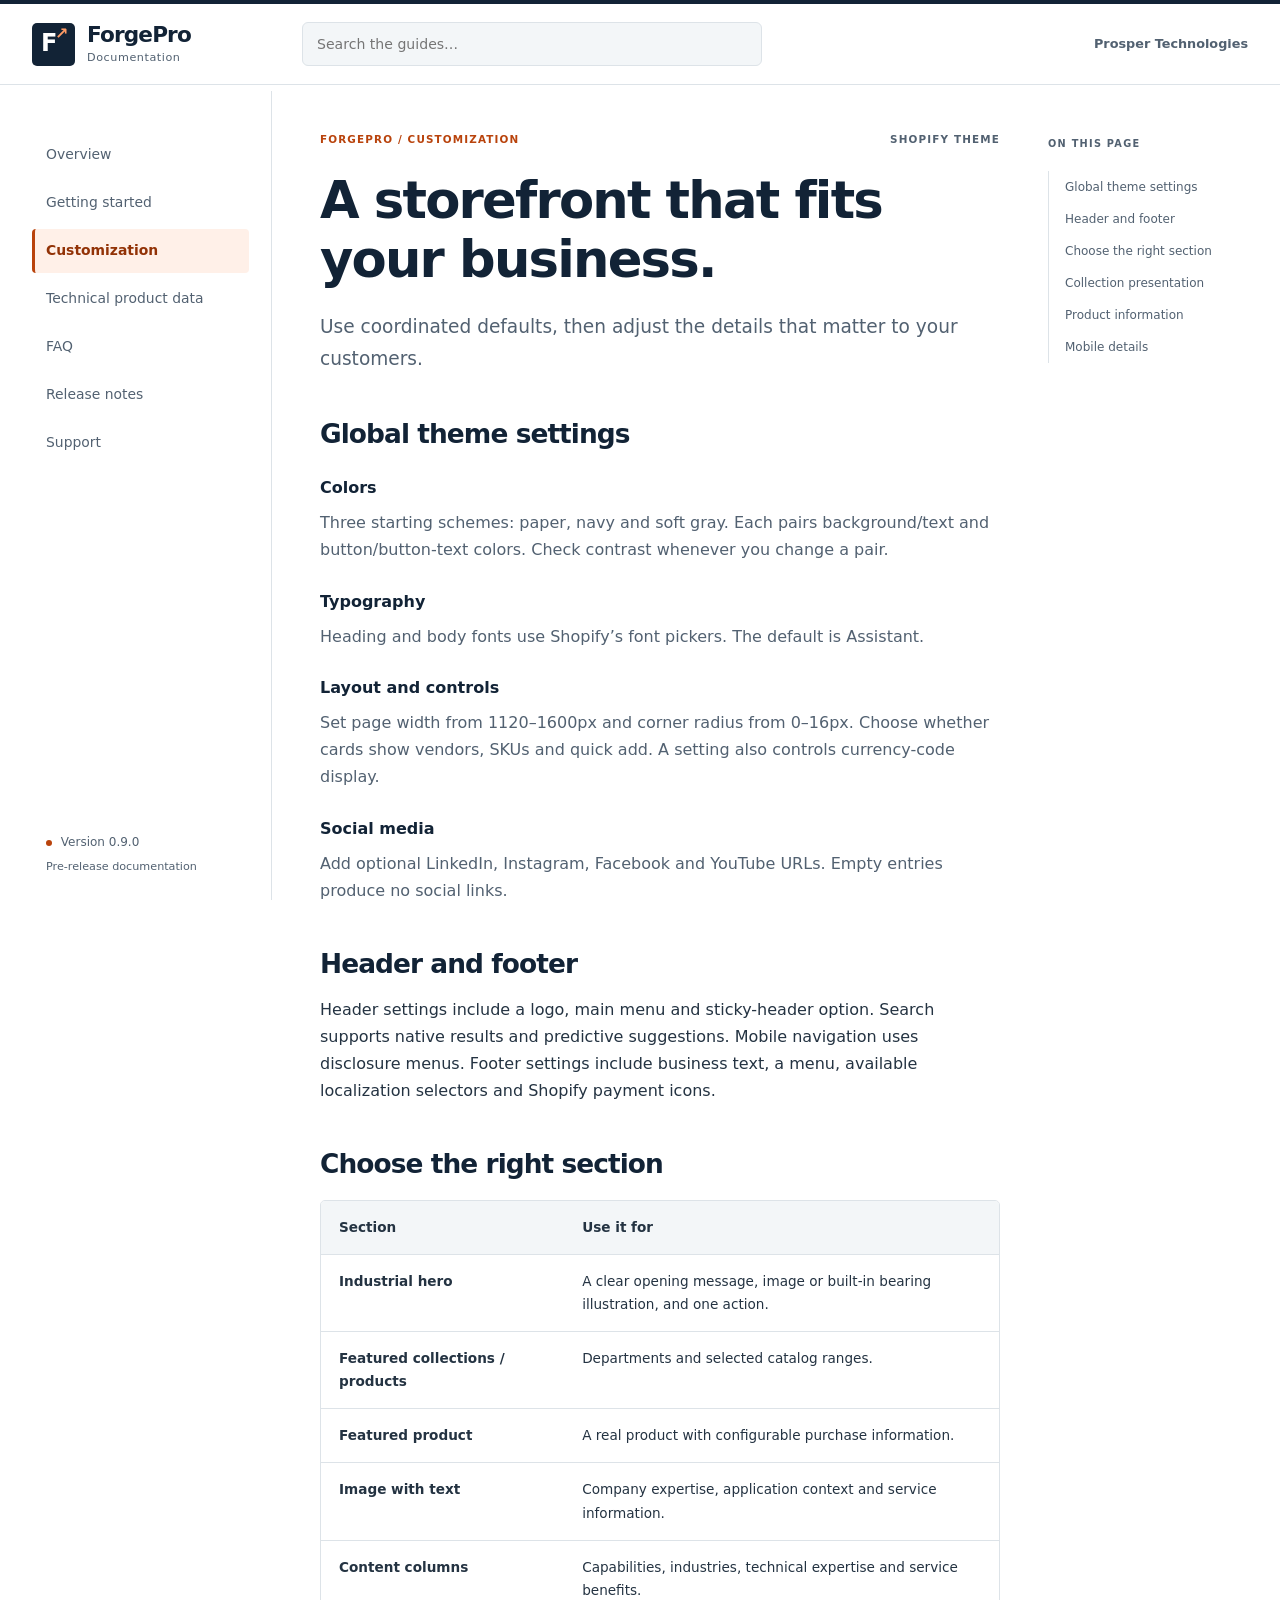
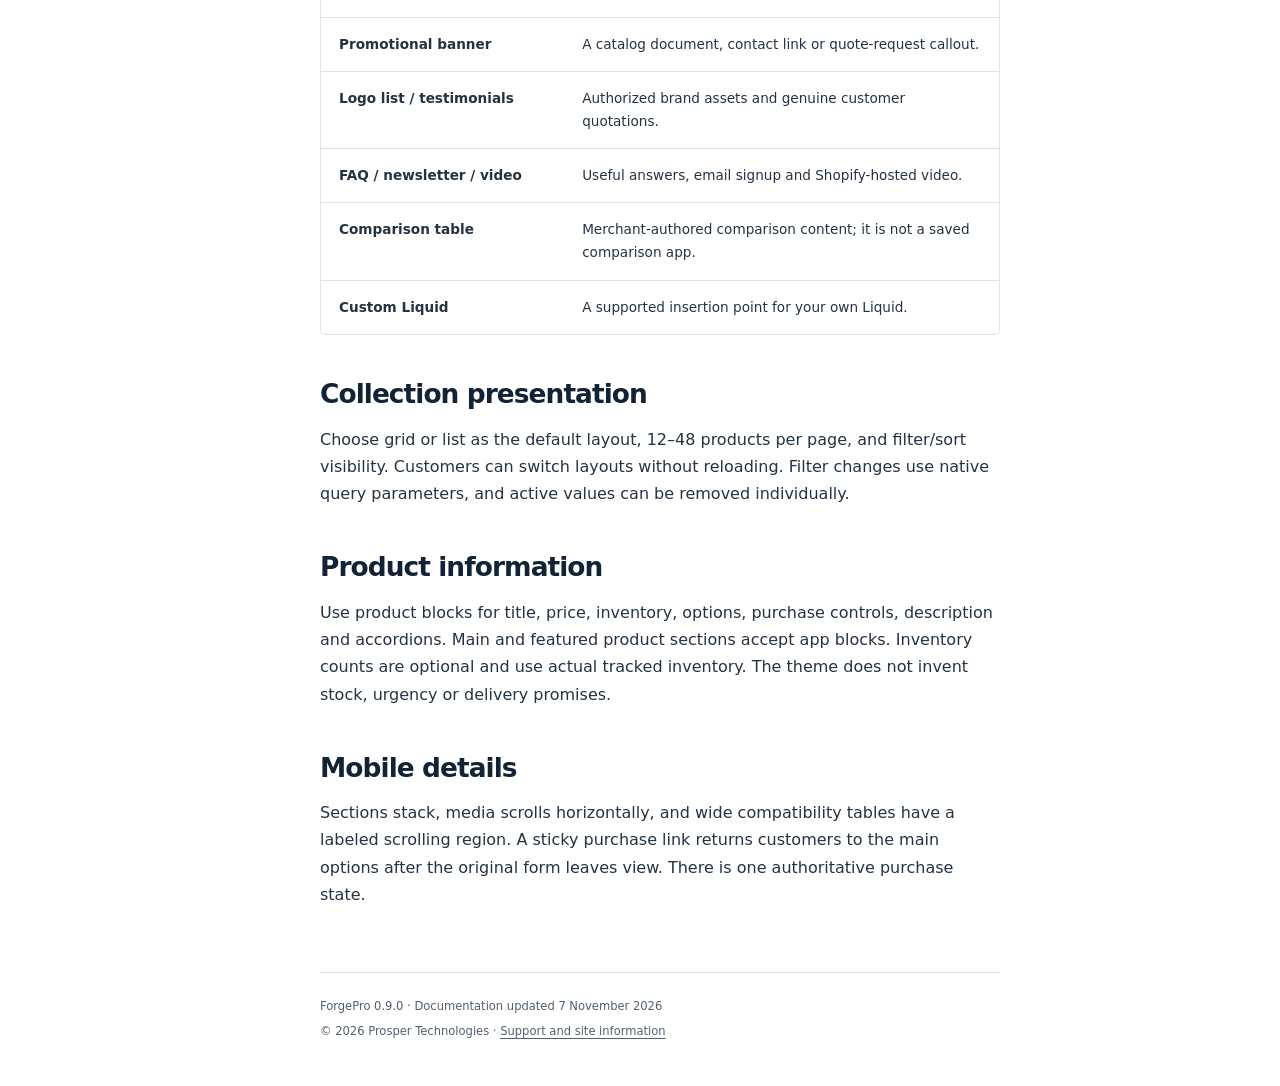
==== customization.html @ eccab97f "Publish ForgePro documentation by Prosper Technologies" ====
<!doctype html><html lang="en"><head><meta charset="utf-8"><meta name="viewport" content="width=device-width, initial-scale=1"><title>Customization · ForgePro documentation · Prosper Technologies</title><meta name="description" content="A storefront that fits your business. Setup and product-data guides for ForgePro by Prosper Technologies."><meta name="author" content="Prosper Technologies"><link rel="canonical" href="https://prospertechnology.github.io/forgepro-docs/customization.html"><meta property="og:title" content="ForgePro — Customization"><meta property="og:type" content="website"><meta property="og:description" content="Documentation by Prosper Technologies"><meta name="color-scheme" content="light"><link rel="icon" href="favicon.svg" type="image/svg+xml"><link rel="stylesheet" href="styles.css"><script src="search-data.js" defer></script><script src="search.js" defer></script></head><body><a class="skip" href="#content">Skip to content</a><header class="topbar"><div class="topbar-inner"><a class="brand" href="index.html"><span class="mark" aria-hidden="true">F<span>↗</span></span><span>ForgePro<small>Documentation</small></span></a><div class="search"><label class="sr-only" for="doc-search">Search documentation</label><input id="doc-search" type="search" placeholder="Search the guides…" autocomplete="off" aria-controls="search-results"><div id="search-results" role="region" aria-label="Documentation search results" hidden></div></div><a class="publisher" href="index.html">Prosper Technologies</a></div></header><div class="shell"><aside class="sidebar"><details open id="docs-nav"><summary>Documentation menu</summary><nav aria-label="Documentation"><a href="index.html">Overview</a><a href="getting-started.html">Getting started</a><a href="customization.html" aria-current="page">Customization</a><a href="technical-data.html">Technical product data</a><a href="faq.html">FAQ</a><a href="release-notes.html">Release notes</a><a href="support.html">Support</a></nav></details><div class="sidebar-foot"><span class="dot"></span> Version 0.9.0 <span class="small">Pre-release documentation</span></div></aside><main id="content" tabindex="-1"><div class="page-meta"><span>FORGEPRO / CUSTOMIZATION</span><span>SHOPIFY THEME</span></div><h1>A storefront that fits your business.</h1>
<p class="lead">Use coordinated defaults, then adjust the details that matter to your customers.</p>
<h2 id="global">Global theme settings</h2><dl><dt>Colors</dt><dd>Three starting schemes: paper, navy and soft gray. Each pairs background/text and button/button-text colors. Check contrast whenever you change a pair.</dd><dt>Typography</dt><dd>Heading and body fonts use Shopify’s font pickers. The default is Assistant.</dd><dt>Layout and controls</dt><dd>Set page width from 1120–1600px and corner radius from 0–16px. Choose whether cards show vendors, SKUs and quick add. A setting also controls currency-code display.</dd><dt>Social media</dt><dd>Add optional LinkedIn, Instagram, Facebook and YouTube URLs. Empty entries produce no social links.</dd></dl>
<h2 id="navigation">Header and footer</h2><p>Header settings include a logo, main menu and sticky-header option. Search supports native results and predictive suggestions. Mobile navigation uses disclosure menus. Footer settings include business text, a menu, available localization selectors and Shopify payment icons.</p>
<h2 id="sections">Choose the right section</h2><div class="table-wrap" tabindex="0" role="region" aria-label="Section settings"><table><thead><tr><th scope="col">Section</th><th scope="col">Use it for</th></tr></thead><tbody><tr><th scope="row">Industrial hero</th><td>A clear opening message, image or built-in bearing illustration, and one action.</td></tr><tr><th scope="row">Featured collections / products</th><td>Departments and selected catalog ranges.</td></tr><tr><th scope="row">Featured product</th><td>A real product with configurable purchase information.</td></tr><tr><th scope="row">Image with text</th><td>Company expertise, application context and service information.</td></tr><tr><th scope="row">Content columns</th><td>Capabilities, industries, technical expertise and service benefits.</td></tr><tr><th scope="row">Promotional banner</th><td>A catalog document, contact link or quote-request callout.</td></tr><tr><th scope="row">Logo list / testimonials</th><td>Authorized brand assets and genuine customer quotations.</td></tr><tr><th scope="row">FAQ / newsletter / video</th><td>Useful answers, email signup and Shopify-hosted video.</td></tr><tr><th scope="row">Comparison table</th><td>Merchant-authored comparison content; it is not a saved comparison app.</td></tr><tr><th scope="row">Custom Liquid</th><td>A supported insertion point for your own Liquid.</td></tr></tbody></table></div>
<h2 id="collections">Collection presentation</h2><p>Choose grid or list as the default layout, 12–48 products per page, and filter/sort visibility. Customers can switch layouts without reloading. Filter changes use native query parameters, and active values can be removed individually.</p>
<h2 id="product">Product information</h2><p>Use product blocks for title, price, inventory, options, purchase controls, description and accordions. Main and featured product sections accept app blocks. Inventory counts are optional and use actual tracked inventory. The theme does not invent stock, urgency or delivery promises.</p>
<h2 id="mobile">Mobile details</h2><p>Sections stack, media scrolls horizontally, and wide compatibility tables have a labeled scrolling region. A sticky purchase link returns customers to the main options after the original form leaves view. There is one authoritative purchase state.</p><footer class="article-footer"><p>ForgePro 0.9.0 · Documentation updated 7 November 2026</p><p>© 2026 Prosper Technologies · <a href="support.html">Support and site information</a></p></footer></main><aside class="outline"><p>ON THIS PAGE</p><nav aria-label="On this page"><a href="#global">Global theme settings</a><a href="#navigation">Header and footer</a><a href="#sections">Choose the right section</a><a href="#collections">Collection presentation</a><a href="#product">Product information</a><a href="#mobile">Mobile details</a></nav></aside></div></body></html>
---- styles.css ----
:root{--navy:#122336;--ink:#243342;--muted:#526171;--orange:#b9430c;--line:#dde3e8;--soft:#f3f6f8}*{box-sizing:border-box}html{scroll-padding-top:110px}body{margin:0;font-family:system-ui,-apple-system,BlinkMacSystemFont,"Segoe UI",sans-serif;font-size:16px;line-height:1.7;color:var(--ink);background:#fff}a{color:var(--orange);text-underline-offset:3px}a:hover{text-decoration-thickness:2px}:focus-visible{outline:3px solid #1667bc;outline-offset:4px}h1,h2,h3{color:var(--navy);line-height:1.16;letter-spacing:-.035em}h1{font-size:clamp(2.3rem,4vw,3.55rem);max-width:18ch;margin:22px 0}h2{font-size:1.65rem;margin:2.8rem 0 1rem;scroll-margin-top:110px}h3{font-size:1.14rem;letter-spacing:-.02em}p{margin:0 0 1.15rem}li{margin-bottom:9px}strong{font-weight:650}code{font-family:ui-monospace,Consolas,monospace;font-size:.86em;background:var(--soft);padding:3px 6px;border-radius:4px;overflow-wrap:anywhere}.sr-only{position:absolute;width:1px;height:1px;overflow:hidden;clip:rect(0,0,0,0)}.skip{position:fixed;top:8px;left:16px;background:white;padding:10px;z-index:1000;transform:translateY(-150%)}.skip:focus{transform:translateY(0)}.topbar{position:sticky;top:0;z-index:20;background:#fff;border-top:4px solid var(--navy);border-bottom:1px solid var(--line)}.topbar-inner{max-width:1600px;margin:auto;padding:18px 32px;display:flex;align-items:center;gap:40px}.brand{display:flex;gap:12px;align-items:center;text-decoration:none;color:var(--navy);font-weight:800;font-size:1.35rem;letter-spacing:-.04em;line-height:1.15;min-width:230px}.brand small{display:block;font-size:.7rem;font-weight:500;letter-spacing:.05em;color:var(--muted);margin-top:4px}.mark{display:flex;justify-content:center;align-items:center;background:var(--navy);width:43px;height:43px;color:white;font-size:24px;border-radius:5px;letter-spacing:-.1em}.mark span{font-size:16px;color:#ff9b65;align-self:start;padding-top:2px}.publisher{margin-left:auto;font-size:.8rem;color:var(--muted);font-weight:600;text-decoration:none;white-space:nowrap}.search{position:relative;width:100%;max-width:460px}.search input{width:100%;height:44px;border:1px solid var(--line);border-radius:6px;padding:10px 14px;background:var(--soft);color:var(--ink);font:inherit;font-size:.88rem}#search-results{position:absolute;inset-inline:0;top:calc(100% + 8px);background:white;border:1px solid var(--line);box-shadow:0 15px 40px #12233620;border-radius:6px;max-height:65vh;overflow:auto;padding:10px}#search-results a{display:block;padding:12px;border-top:1px solid var(--line);text-decoration:none}#search-results strong{display:block;color:var(--navy)}#search-results span{font-size:.8rem;color:var(--muted);display:block;margin-top:5px}.search-status{padding:6px 12px;font-size:.78rem;color:var(--muted);margin:0}.shell{max-width:1600px;margin:auto;display:grid;grid-template-columns:240px minmax(0,820px) 200px;gap:48px;padding:0 32px}.sidebar{padding:42px 0 24px;border-right:1px solid var(--line);position:sticky;top:91px;align-self:start;height:calc(100vh - 91px);display:flex;flex-direction:column}.sidebar summary{display:none}.sidebar nav{display:grid;gap:4px;padding-right:22px}.sidebar nav a{color:var(--muted);font-size:.87rem;text-decoration:none;padding:10px 14px;border-radius:4px;min-height:44px}.sidebar nav a:hover{background:var(--soft);color:var(--navy)}.sidebar nav [aria-current]{background:#fff0e8;color:#923206;border-left:3px solid var(--orange);padding-left:11px;font-weight:650}.sidebar-foot{margin-top:auto;color:var(--muted);font-size:.75rem;padding:24px 14px 0}.sidebar-foot .small{display:block;font-size:.7rem;margin-top:5px}.dot{display:inline-block;width:6px;height:6px;border-radius:50%;background:var(--orange);margin-right:5px}main{min-width:0;padding:46px 0 40px}.page-meta{display:flex;justify-content:space-between;gap:20px;font-size:.65rem;letter-spacing:.11em;font-weight:700;color:var(--muted)}.page-meta span:first-child{color:var(--orange)}.lead{font-size:1.16rem;line-height:1.7;color:var(--muted);max-width:60ch;margin-bottom:30px}.notice{border:1px solid #eed8c9;border-left:3px solid var(--orange);padding:20px 24px;background:#fff8f2;border-radius:4px;margin:28px 0}.notice strong{font-size:.86rem;color:#7d300e}.notice p{font-size:.88rem;margin:8px 0 0;color:#674936}.cards{display:grid;grid-template-columns:repeat(3,minmax(0,1fr));gap:14px}.card{border:1px solid var(--line);border-radius:6px;padding:22px;text-decoration:none;display:flex;flex-direction:column;transition:border-color .12s}.card:hover{border-color:var(--orange)}.card .step{font-size:.62rem;letter-spacing:.1em;font-weight:700;color:var(--orange)}.card h3{margin:16px 0 12px}.card p{font-size:.83rem;color:var(--muted);line-height:1.65;margin-bottom:22px}.card .arrow{font-size:.73rem;font-weight:650;margin-top:auto;color:var(--orange)}.checklist{padding-left:20px}.checklist li::marker{color:var(--orange)}.outline{position:sticky;align-self:start;top:136px;font-size:.75rem;padding-top:0}.outline p{font-size:.61rem;letter-spacing:.13em;color:var(--muted);font-weight:700}.outline nav{display:grid;border-left:1px solid var(--line)}.outline a{padding:7px 0 7px 16px;line-height:1.5;text-decoration:none;color:var(--muted)}.article-footer{margin-top:64px;padding-top:24px;border-top:1px solid var(--line);font-size:.72rem;color:var(--muted)}.article-footer p{margin-bottom:5px}.article-footer a{color:var(--muted)}.button{display:inline-flex;align-items:center;gap:20px;min-height:48px;padding:11px 20px;border-radius:4px;background:var(--orange);color:white;text-decoration:none;font-weight:650;font-size:.87rem}.table-wrap{overflow:auto;border:1px solid var(--line);border-radius:5px;margin:20px 0}table{width:100%;border-collapse:collapse;font-size:.85rem;text-align:left}th,td{padding:15px 18px;border-bottom:1px solid var(--line);vertical-align:top}thead{background:var(--soft)}tbody tr:last-child>*{border-bottom:0}th:first-child{min-width:175px}dl{margin:20px 0}dt{font-weight:700;margin-top:24px;color:var(--navy)}dd{margin:8px 0 0;color:var(--muted)}details:not(#docs-nav){border-top:1px solid var(--line);padding:18px 0}details:not(#docs-nav):last-of-type{border-bottom:1px solid var(--line)}details:not(#docs-nav) summary{cursor:pointer;font-weight:650;min-height:32px;color:var(--navy)}details:not(#docs-nav) p{margin:16px 0 4px;font-size:.94rem}.version-tag{display:block;color:var(--muted);font-size:.75rem;font-weight:500;letter-spacing:0;margin-top:10px}[hidden]{display:none!important}@media(min-width:1500px){.shell{gap:64px;grid-template-columns:240px minmax(0,880px) 200px}}@media(max-width:1200px){.outline{display:none}.shell{grid-template-columns:215px minmax(0,1fr);gap:36px}.brand{min-width:215px}.topbar-inner{gap:36px}.publisher{font-size:.7rem}.cards{grid-template-columns:1fr}.card{padding:22px}.card h3{margin:10px 0}.card p{margin-bottom:16px}}@media(max-width:760px){.topbar-inner{padding:14px 18px;flex-wrap:wrap;gap:14px}.brand{min-width:0;font-size:1.2rem}.mark{width:37px;height:37px}.publisher{font-size:.64rem;max-width:120px;white-space:normal;text-align:right}.search{order:3;max-width:none}.shell{display:block;padding:0 20px}.sidebar{position:static;display:block;height:auto;padding:15px 0;border-right:0;border-bottom:1px solid var(--line)}.sidebar summary{display:block;cursor:pointer;font-size:.84rem;font-weight:650;min-height:28px}.sidebar summary::after{content:' +';color:var(--orange)}.sidebar details[open] summary::after{content:' −'}.sidebar nav{margin-top:12px;padding-right:0}.sidebar-foot{display:none}main{padding-top:28px}.page-meta{font-size:.56rem}.page-meta span:last-child{display:none}h1{font-size:2.35rem;margin:18px 0;max-width:18ch}h2{font-size:1.45rem;scroll-margin-top:170px}.lead{font-size:1.04rem}.notice{padding:18px}.cards{grid-template-columns:1fr}.card{padding:22px}.article-footer{margin-top:45px}.button{width:100%;justify-content:space-between}html{scroll-padding-top:170px}}@media(prefers-reduced-motion:reduce){.card{transition:none}}
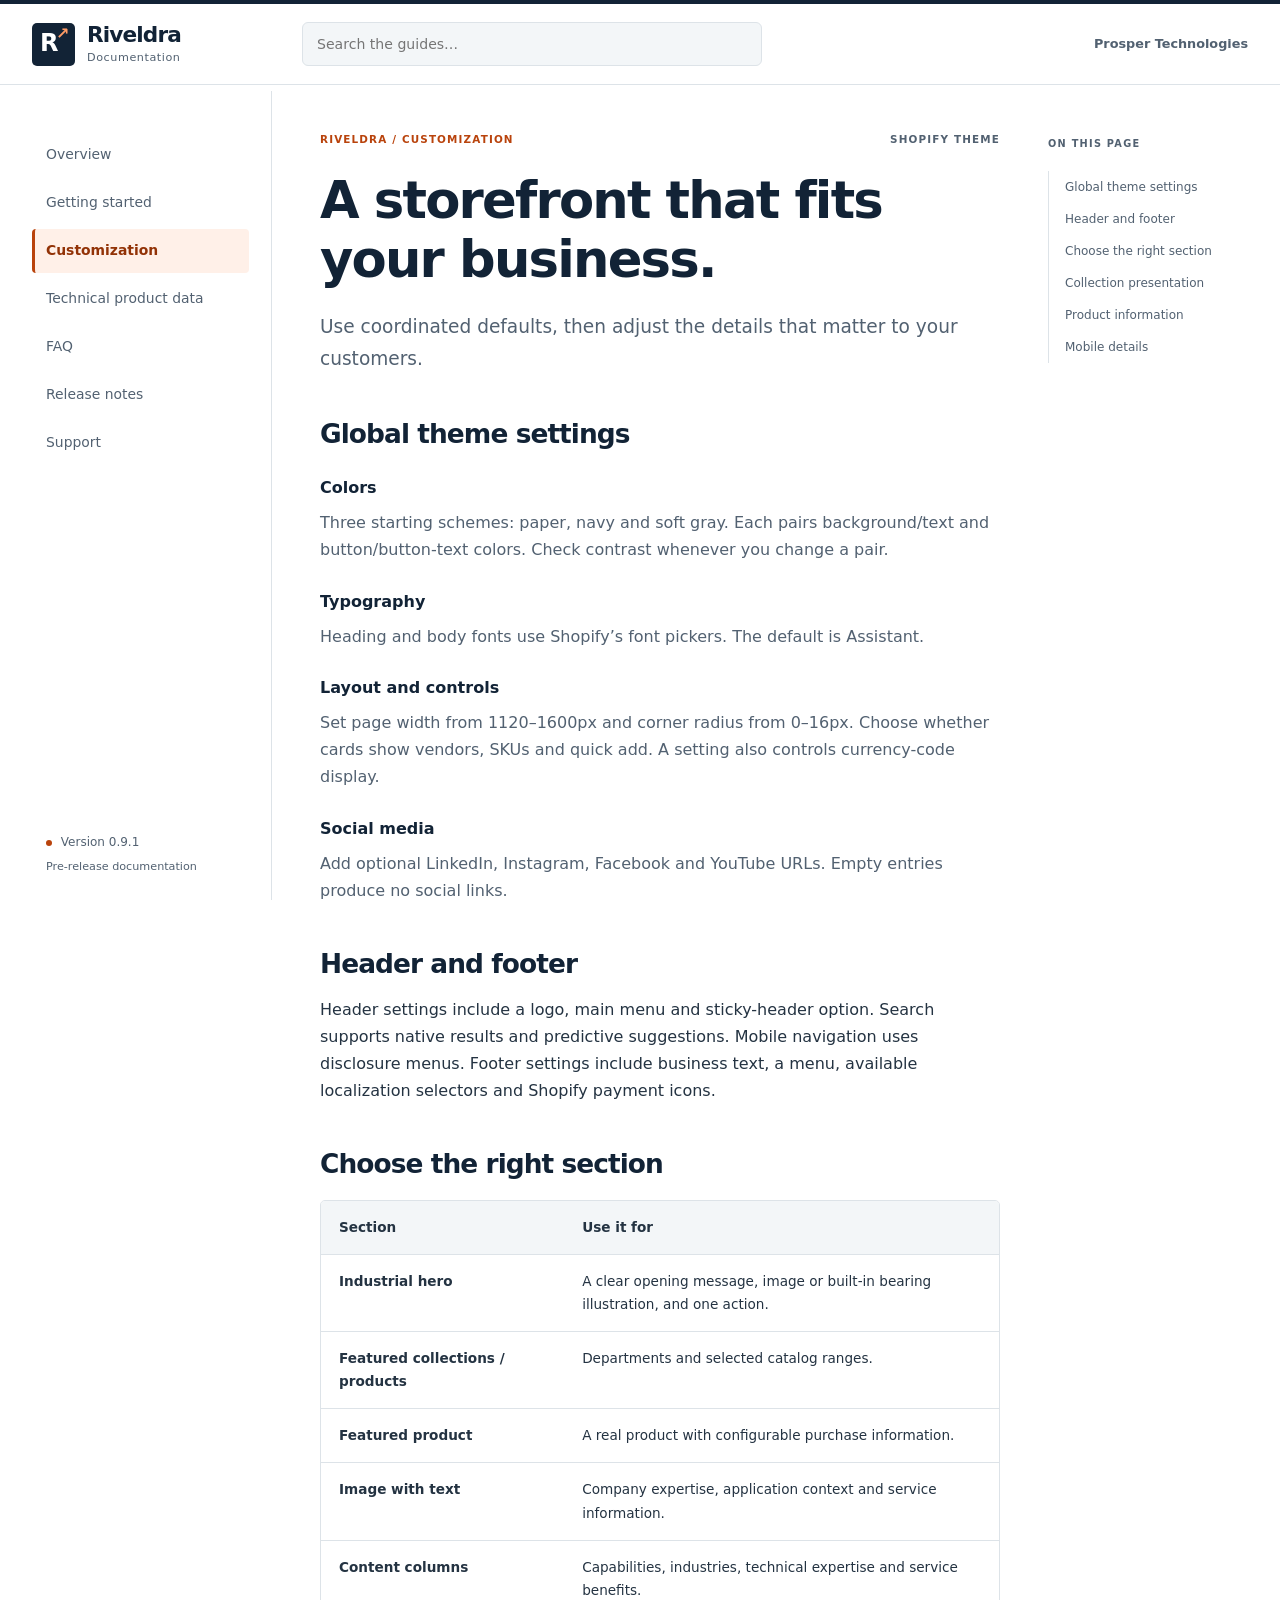
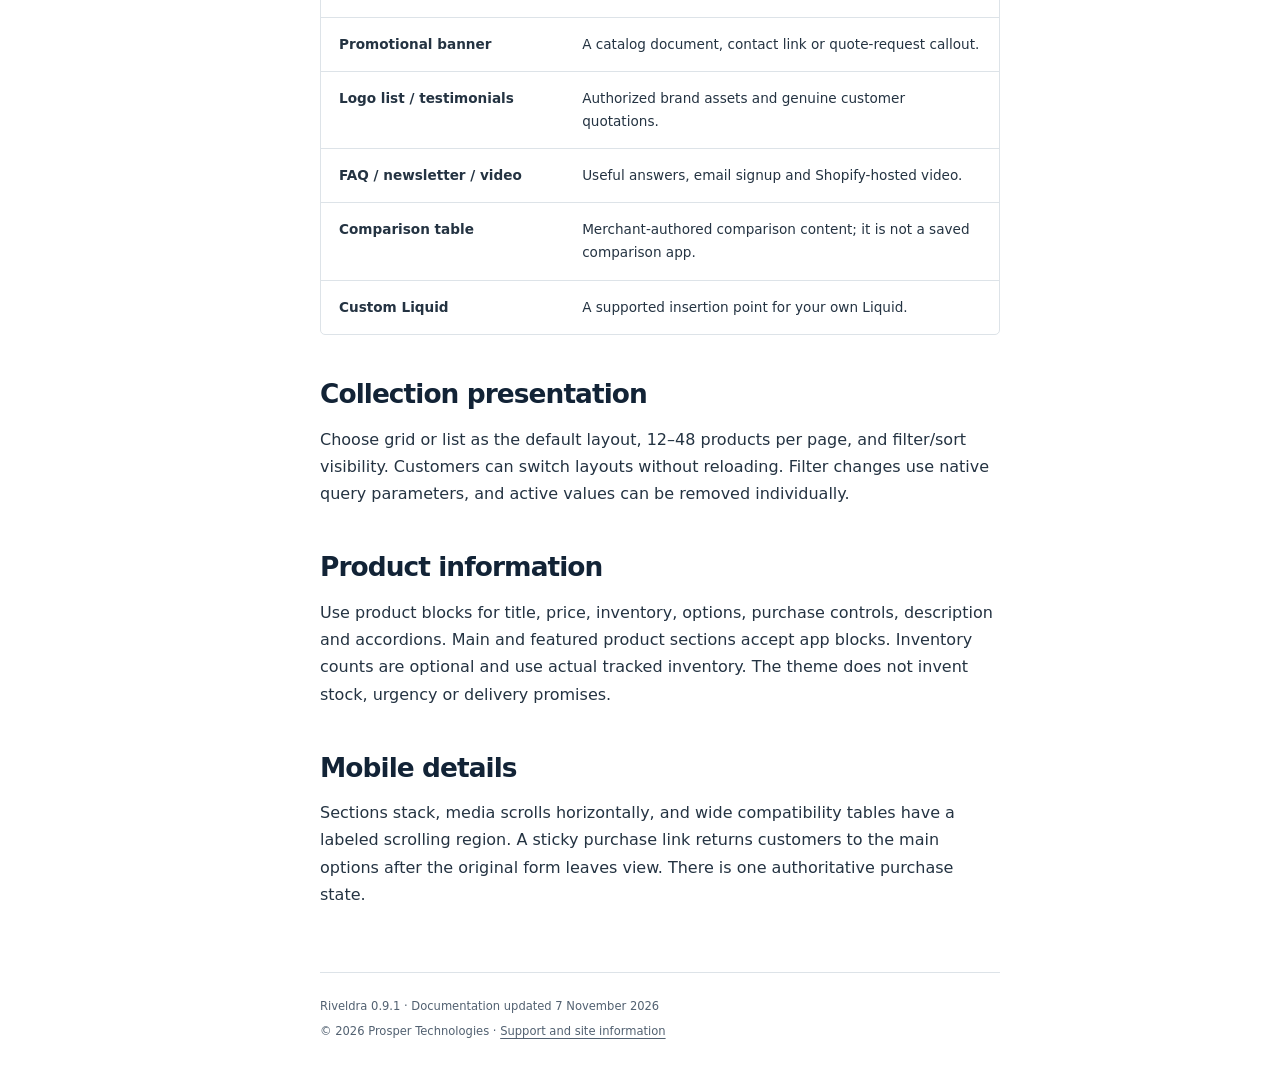
==== commit 7749f947: "Adopt Riveldra branding for theme documentation" ====
--- a/customization.html
+++ b/customization.html
@@ -1,8 +1,233 @@
-<!doctype html><html lang="en"><head><meta charset="utf-8"><meta name="viewport" content="width=device-width, initial-scale=1"><title>Customization · ForgePro documentation · Prosper Technologies</title><meta name="description" content="A storefront that fits your business. Setup and product-data guides for ForgePro by Prosper Technologies."><meta name="author" content="Prosper Technologies"><link rel="canonical" href="https://prospertechnology.github.io/forgepro-docs/customization.html"><meta property="og:title" content="ForgePro — Customization"><meta property="og:type" content="website"><meta property="og:description" content="Documentation by Prosper Technologies"><meta name="color-scheme" content="light"><link rel="icon" href="favicon.svg" type="image/svg+xml"><link rel="stylesheet" href="styles.css"><script src="search-data.js" defer></script><script src="search.js" defer></script></head><body><a class="skip" href="#content">Skip to content</a><header class="topbar"><div class="topbar-inner"><a class="brand" href="index.html"><span class="mark" aria-hidden="true">F<span>↗</span></span><span>ForgePro<small>Documentation</small></span></a><div class="search"><label class="sr-only" for="doc-search">Search documentation</label><input id="doc-search" type="search" placeholder="Search the guides…" autocomplete="off" aria-controls="search-results"><div id="search-results" role="region" aria-label="Documentation search results" hidden></div></div><a class="publisher" href="index.html">Prosper Technologies</a></div></header><div class="shell"><aside class="sidebar"><details open id="docs-nav"><summary>Documentation menu</summary><nav aria-label="Documentation"><a href="index.html">Overview</a><a href="getting-started.html">Getting started</a><a href="customization.html" aria-current="page">Customization</a><a href="technical-data.html">Technical product data</a><a href="faq.html">FAQ</a><a href="release-notes.html">Release notes</a><a href="support.html">Support</a></nav></details><div class="sidebar-foot"><span class="dot"></span> Version 0.9.0 <span class="small">Pre-release documentation</span></div></aside><main id="content" tabindex="-1"><div class="page-meta"><span>FORGEPRO / CUSTOMIZATION</span><span>SHOPIFY THEME</span></div><h1>A storefront that fits your business.</h1>
-<p class="lead">Use coordinated defaults, then adjust the details that matter to your customers.</p>
-<h2 id="global">Global theme settings</h2><dl><dt>Colors</dt><dd>Three starting schemes: paper, navy and soft gray. Each pairs background/text and button/button-text colors. Check contrast whenever you change a pair.</dd><dt>Typography</dt><dd>Heading and body fonts use Shopify’s font pickers. The default is Assistant.</dd><dt>Layout and controls</dt><dd>Set page width from 1120–1600px and corner radius from 0–16px. Choose whether cards show vendors, SKUs and quick add. A setting also controls currency-code display.</dd><dt>Social media</dt><dd>Add optional LinkedIn, Instagram, Facebook and YouTube URLs. Empty entries produce no social links.</dd></dl>
-<h2 id="navigation">Header and footer</h2><p>Header settings include a logo, main menu and sticky-header option. Search supports native results and predictive suggestions. Mobile navigation uses disclosure menus. Footer settings include business text, a menu, available localization selectors and Shopify payment icons.</p>
-<h2 id="sections">Choose the right section</h2><div class="table-wrap" tabindex="0" role="region" aria-label="Section settings"><table><thead><tr><th scope="col">Section</th><th scope="col">Use it for</th></tr></thead><tbody><tr><th scope="row">Industrial hero</th><td>A clear opening message, image or built-in bearing illustration, and one action.</td></tr><tr><th scope="row">Featured collections / products</th><td>Departments and selected catalog ranges.</td></tr><tr><th scope="row">Featured product</th><td>A real product with configurable purchase information.</td></tr><tr><th scope="row">Image with text</th><td>Company expertise, application context and service information.</td></tr><tr><th scope="row">Content columns</th><td>Capabilities, industries, technical expertise and service benefits.</td></tr><tr><th scope="row">Promotional banner</th><td>A catalog document, contact link or quote-request callout.</td></tr><tr><th scope="row">Logo list / testimonials</th><td>Authorized brand assets and genuine customer quotations.</td></tr><tr><th scope="row">FAQ / newsletter / video</th><td>Useful answers, email signup and Shopify-hosted video.</td></tr><tr><th scope="row">Comparison table</th><td>Merchant-authored comparison content; it is not a saved comparison app.</td></tr><tr><th scope="row">Custom Liquid</th><td>A supported insertion point for your own Liquid.</td></tr></tbody></table></div>
-<h2 id="collections">Collection presentation</h2><p>Choose grid or list as the default layout, 12–48 products per page, and filter/sort visibility. Customers can switch layouts without reloading. Filter changes use native query parameters, and active values can be removed individually.</p>
-<h2 id="product">Product information</h2><p>Use product blocks for title, price, inventory, options, purchase controls, description and accordions. Main and featured product sections accept app blocks. Inventory counts are optional and use actual tracked inventory. The theme does not invent stock, urgency or delivery promises.</p>
-<h2 id="mobile">Mobile details</h2><p>Sections stack, media scrolls horizontally, and wide compatibility tables have a labeled scrolling region. A sticky purchase link returns customers to the main options after the original form leaves view. There is one authoritative purchase state.</p><footer class="article-footer"><p>ForgePro 0.9.0 · Documentation updated 7 November 2026</p><p>© 2026 Prosper Technologies · <a href="support.html">Support and site information</a></p></footer></main><aside class="outline"><p>ON THIS PAGE</p><nav aria-label="On this page"><a href="#global">Global theme settings</a><a href="#navigation">Header and footer</a><a href="#sections">Choose the right section</a><a href="#collections">Collection presentation</a><a href="#product">Product information</a><a href="#mobile">Mobile details</a></nav></aside></div></body></html>
+<!doctype html>
+<html lang="en">
+  <head>
+    <meta charset="utf-8" />
+    <meta name="viewport" content="width=device-width, initial-scale=1" />
+    <title>Customization · Riveldra documentation · Prosper Technologies</title>
+    <meta
+      name="description"
+      content="A storefront that fits your business. Setup and product-data guides for Riveldra by Prosper Technologies."
+    />
+    <meta name="author" content="Prosper Technologies" />
+    <link
+      rel="canonical"
+      href="https://prospertechnology.github.io/riveldra-docs/customization.html"
+    />
+    <meta property="og:title" content="Riveldra — Customization" />
+    <meta property="og:type" content="website" />
+    <meta
+      property="og:description"
+      content="Documentation by Prosper Technologies"
+    />
+    <meta name="color-scheme" content="light" />
+    <link rel="icon" href="favicon.svg" type="image/svg+xml" />
+    <link rel="stylesheet" href="styles.css" />
+    <script src="search-data.js" defer></script>
+    <script src="search.js" defer></script>
+  </head>
+  <body>
+    <a class="skip" href="#content">Skip to content</a>
+    <header class="topbar">
+      <div class="topbar-inner">
+        <a class="brand" href="index.html"
+          ><span class="mark" aria-hidden="true">R<span>↗</span></span
+          ><span>Riveldra<small>Documentation</small></span></a
+        >
+        <div class="search">
+          <label class="sr-only" for="doc-search">Search documentation</label
+          ><input
+            id="doc-search"
+            type="search"
+            placeholder="Search the guides…"
+            autocomplete="off"
+            aria-controls="search-results"
+          />
+          <div
+            id="search-results"
+            role="region"
+            aria-label="Documentation search results"
+            hidden
+          ></div>
+        </div>
+        <a class="publisher" href="index.html">Prosper Technologies</a>
+      </div>
+    </header>
+    <div class="shell">
+      <aside class="sidebar" aria-label="Documentation navigation">
+        <details open id="docs-nav">
+          <summary>Documentation menu</summary>
+          <nav aria-label="Documentation">
+            <a href="index.html">Overview</a
+            ><a href="getting-started.html">Getting started</a
+            ><a href="customization.html" aria-current="page">Customization</a
+            ><a href="technical-data.html">Technical product data</a
+            ><a href="faq.html">FAQ</a
+            ><a href="release-notes.html">Release notes</a
+            ><a href="support.html">Support</a>
+          </nav>
+        </details>
+        <div class="sidebar-foot">
+          <span class="dot"></span> Version 0.9.1
+          <span class="small">Pre-release documentation</span>
+        </div>
+      </aside>
+      <main id="content" tabindex="-1">
+        <div class="page-meta">
+          <span>RIVELDRA / CUSTOMIZATION</span><span>SHOPIFY THEME</span>
+        </div>
+        <h1>A storefront that fits your business.</h1>
+        <p class="lead">
+          Use coordinated defaults, then adjust the details that matter to your
+          customers.
+        </p>
+        <h2 id="global">Global theme settings</h2>
+        <dl>
+          <dt>Colors</dt>
+          <dd>
+            Three starting schemes: paper, navy and soft gray. Each pairs
+            background/text and button/button-text colors. Check contrast
+            whenever you change a pair.
+          </dd>
+          <dt>Typography</dt>
+          <dd>
+            Heading and body fonts use Shopify’s font pickers. The default is
+            Assistant.
+          </dd>
+          <dt>Layout and controls</dt>
+          <dd>
+            Set page width from 1120–1600px and corner radius from 0–16px.
+            Choose whether cards show vendors, SKUs and quick add. A setting
+            also controls currency-code display.
+          </dd>
+          <dt>Social media</dt>
+          <dd>
+            Add optional LinkedIn, Instagram, Facebook and YouTube URLs. Empty
+            entries produce no social links.
+          </dd>
+        </dl>
+        <h2 id="navigation">Header and footer</h2>
+        <p>
+          Header settings include a logo, main menu and sticky-header option.
+          Search supports native results and predictive suggestions. Mobile
+          navigation uses disclosure menus. Footer settings include business
+          text, a menu, available localization selectors and Shopify payment
+          icons.
+        </p>
+        <h2 id="sections">Choose the right section</h2>
+        <div
+          class="table-wrap"
+          tabindex="0"
+          role="region"
+          aria-label="Section settings"
+        >
+          <table>
+            <thead>
+              <tr>
+                <th scope="col">Section</th>
+                <th scope="col">Use it for</th>
+              </tr>
+            </thead>
+            <tbody>
+              <tr>
+                <th scope="row">Industrial hero</th>
+                <td>
+                  A clear opening message, image or built-in bearing
+                  illustration, and one action.
+                </td>
+              </tr>
+              <tr>
+                <th scope="row">Featured collections / products</th>
+                <td>Departments and selected catalog ranges.</td>
+              </tr>
+              <tr>
+                <th scope="row">Featured product</th>
+                <td>A real product with configurable purchase information.</td>
+              </tr>
+              <tr>
+                <th scope="row">Image with text</th>
+                <td>
+                  Company expertise, application context and service
+                  information.
+                </td>
+              </tr>
+              <tr>
+                <th scope="row">Content columns</th>
+                <td>
+                  Capabilities, industries, technical expertise and service
+                  benefits.
+                </td>
+              </tr>
+              <tr>
+                <th scope="row">Promotional banner</th>
+                <td>
+                  A catalog document, contact link or quote-request callout.
+                </td>
+              </tr>
+              <tr>
+                <th scope="row">Logo list / testimonials</th>
+                <td>
+                  Authorized brand assets and genuine customer quotations.
+                </td>
+              </tr>
+              <tr>
+                <th scope="row">FAQ / newsletter / video</th>
+                <td>Useful answers, email signup and Shopify-hosted video.</td>
+              </tr>
+              <tr>
+                <th scope="row">Comparison table</th>
+                <td>
+                  Merchant-authored comparison content; it is not a saved
+                  comparison app.
+                </td>
+              </tr>
+              <tr>
+                <th scope="row">Custom Liquid</th>
+                <td>A supported insertion point for your own Liquid.</td>
+              </tr>
+            </tbody>
+          </table>
+        </div>
+        <h2 id="collections">Collection presentation</h2>
+        <p>
+          Choose grid or list as the default layout, 12–48 products per page,
+          and filter/sort visibility. Customers can switch layouts without
+          reloading. Filter changes use native query parameters, and active
+          values can be removed individually.
+        </p>
+        <h2 id="product">Product information</h2>
+        <p>
+          Use product blocks for title, price, inventory, options, purchase
+          controls, description and accordions. Main and featured product
+          sections accept app blocks. Inventory counts are optional and use
+          actual tracked inventory. The theme does not invent stock, urgency or
+          delivery promises.
+        </p>
+        <h2 id="mobile">Mobile details</h2>
+        <p>
+          Sections stack, media scrolls horizontally, and wide compatibility
+          tables have a labeled scrolling region. A sticky purchase link returns
+          customers to the main options after the original form leaves view.
+          There is one authoritative purchase state.
+        </p>
+        <footer class="article-footer">
+          <p>Riveldra 0.9.1 · Documentation updated 7 November 2026</p>
+          <p>
+            © 2026 Prosper Technologies ·
+            <a href="support.html">Support and site information</a>
+          </p>
+        </footer>
+      </main>
+      <aside class="outline" aria-label="Article outline">
+        <p>ON THIS PAGE</p>
+        <nav aria-label="On this page">
+          <a href="#global">Global theme settings</a
+          ><a href="#navigation">Header and footer</a
+          ><a href="#sections">Choose the right section</a
+          ><a href="#collections">Collection presentation</a
+          ><a href="#product">Product information</a
+          ><a href="#mobile">Mobile details</a>
+        </nav>
+      </aside>
+    </div>
+  </body>
+</html>
--- a/styles.css
+++ b/styles.css
@@ -1 +1,610 @@
-:root{--navy:#122336;--ink:#243342;--muted:#526171;--orange:#b9430c;--line:#dde3e8;--soft:#f3f6f8}*{box-sizing:border-box}html{scroll-padding-top:110px}body{margin:0;font-family:system-ui,-apple-system,BlinkMacSystemFont,"Segoe UI",sans-serif;font-size:16px;line-height:1.7;color:var(--ink);background:#fff}a{color:var(--orange);text-underline-offset:3px}a:hover{text-decoration-thickness:2px}:focus-visible{outline:3px solid #1667bc;outline-offset:4px}h1,h2,h3{color:var(--navy);line-height:1.16;letter-spacing:-.035em}h1{font-size:clamp(2.3rem,4vw,3.55rem);max-width:18ch;margin:22px 0}h2{font-size:1.65rem;margin:2.8rem 0 1rem;scroll-margin-top:110px}h3{font-size:1.14rem;letter-spacing:-.02em}p{margin:0 0 1.15rem}li{margin-bottom:9px}strong{font-weight:650}code{font-family:ui-monospace,Consolas,monospace;font-size:.86em;background:var(--soft);padding:3px 6px;border-radius:4px;overflow-wrap:anywhere}.sr-only{position:absolute;width:1px;height:1px;overflow:hidden;clip:rect(0,0,0,0)}.skip{position:fixed;top:8px;left:16px;background:white;padding:10px;z-index:1000;transform:translateY(-150%)}.skip:focus{transform:translateY(0)}.topbar{position:sticky;top:0;z-index:20;background:#fff;border-top:4px solid var(--navy);border-bottom:1px solid var(--line)}.topbar-inner{max-width:1600px;margin:auto;padding:18px 32px;display:flex;align-items:center;gap:40px}.brand{display:flex;gap:12px;align-items:center;text-decoration:none;color:var(--navy);font-weight:800;font-size:1.35rem;letter-spacing:-.04em;line-height:1.15;min-width:230px}.brand small{display:block;font-size:.7rem;font-weight:500;letter-spacing:.05em;color:var(--muted);margin-top:4px}.mark{display:flex;justify-content:center;align-items:center;background:var(--navy);width:43px;height:43px;color:white;font-size:24px;border-radius:5px;letter-spacing:-.1em}.mark span{font-size:16px;color:#ff9b65;align-self:start;padding-top:2px}.publisher{margin-left:auto;font-size:.8rem;color:var(--muted);font-weight:600;text-decoration:none;white-space:nowrap}.search{position:relative;width:100%;max-width:460px}.search input{width:100%;height:44px;border:1px solid var(--line);border-radius:6px;padding:10px 14px;background:var(--soft);color:var(--ink);font:inherit;font-size:.88rem}#search-results{position:absolute;inset-inline:0;top:calc(100% + 8px);background:white;border:1px solid var(--line);box-shadow:0 15px 40px #12233620;border-radius:6px;max-height:65vh;overflow:auto;padding:10px}#search-results a{display:block;padding:12px;border-top:1px solid var(--line);text-decoration:none}#search-results strong{display:block;color:var(--navy)}#search-results span{font-size:.8rem;color:var(--muted);display:block;margin-top:5px}.search-status{padding:6px 12px;font-size:.78rem;color:var(--muted);margin:0}.shell{max-width:1600px;margin:auto;display:grid;grid-template-columns:240px minmax(0,820px) 200px;gap:48px;padding:0 32px}.sidebar{padding:42px 0 24px;border-right:1px solid var(--line);position:sticky;top:91px;align-self:start;height:calc(100vh - 91px);display:flex;flex-direction:column}.sidebar summary{display:none}.sidebar nav{display:grid;gap:4px;padding-right:22px}.sidebar nav a{color:var(--muted);font-size:.87rem;text-decoration:none;padding:10px 14px;border-radius:4px;min-height:44px}.sidebar nav a:hover{background:var(--soft);color:var(--navy)}.sidebar nav [aria-current]{background:#fff0e8;color:#923206;border-left:3px solid var(--orange);padding-left:11px;font-weight:650}.sidebar-foot{margin-top:auto;color:var(--muted);font-size:.75rem;padding:24px 14px 0}.sidebar-foot .small{display:block;font-size:.7rem;margin-top:5px}.dot{display:inline-block;width:6px;height:6px;border-radius:50%;background:var(--orange);margin-right:5px}main{min-width:0;padding:46px 0 40px}.page-meta{display:flex;justify-content:space-between;gap:20px;font-size:.65rem;letter-spacing:.11em;font-weight:700;color:var(--muted)}.page-meta span:first-child{color:var(--orange)}.lead{font-size:1.16rem;line-height:1.7;color:var(--muted);max-width:60ch;margin-bottom:30px}.notice{border:1px solid #eed8c9;border-left:3px solid var(--orange);padding:20px 24px;background:#fff8f2;border-radius:4px;margin:28px 0}.notice strong{font-size:.86rem;color:#7d300e}.notice p{font-size:.88rem;margin:8px 0 0;color:#674936}.cards{display:grid;grid-template-columns:repeat(3,minmax(0,1fr));gap:14px}.card{border:1px solid var(--line);border-radius:6px;padding:22px;text-decoration:none;display:flex;flex-direction:column;transition:border-color .12s}.card:hover{border-color:var(--orange)}.card .step{font-size:.62rem;letter-spacing:.1em;font-weight:700;color:var(--orange)}.card h3{margin:16px 0 12px}.card p{font-size:.83rem;color:var(--muted);line-height:1.65;margin-bottom:22px}.card .arrow{font-size:.73rem;font-weight:650;margin-top:auto;color:var(--orange)}.checklist{padding-left:20px}.checklist li::marker{color:var(--orange)}.outline{position:sticky;align-self:start;top:136px;font-size:.75rem;padding-top:0}.outline p{font-size:.61rem;letter-spacing:.13em;color:var(--muted);font-weight:700}.outline nav{display:grid;border-left:1px solid var(--line)}.outline a{padding:7px 0 7px 16px;line-height:1.5;text-decoration:none;color:var(--muted)}.article-footer{margin-top:64px;padding-top:24px;border-top:1px solid var(--line);font-size:.72rem;color:var(--muted)}.article-footer p{margin-bottom:5px}.article-footer a{color:var(--muted)}.button{display:inline-flex;align-items:center;gap:20px;min-height:48px;padding:11px 20px;border-radius:4px;background:var(--orange);color:white;text-decoration:none;font-weight:650;font-size:.87rem}.table-wrap{overflow:auto;border:1px solid var(--line);border-radius:5px;margin:20px 0}table{width:100%;border-collapse:collapse;font-size:.85rem;text-align:left}th,td{padding:15px 18px;border-bottom:1px solid var(--line);vertical-align:top}thead{background:var(--soft)}tbody tr:last-child>*{border-bottom:0}th:first-child{min-width:175px}dl{margin:20px 0}dt{font-weight:700;margin-top:24px;color:var(--navy)}dd{margin:8px 0 0;color:var(--muted)}details:not(#docs-nav){border-top:1px solid var(--line);padding:18px 0}details:not(#docs-nav):last-of-type{border-bottom:1px solid var(--line)}details:not(#docs-nav) summary{cursor:pointer;font-weight:650;min-height:32px;color:var(--navy)}details:not(#docs-nav) p{margin:16px 0 4px;font-size:.94rem}.version-tag{display:block;color:var(--muted);font-size:.75rem;font-weight:500;letter-spacing:0;margin-top:10px}[hidden]{display:none!important}@media(min-width:1500px){.shell{gap:64px;grid-template-columns:240px minmax(0,880px) 200px}}@media(max-width:1200px){.outline{display:none}.shell{grid-template-columns:215px minmax(0,1fr);gap:36px}.brand{min-width:215px}.topbar-inner{gap:36px}.publisher{font-size:.7rem}.cards{grid-template-columns:1fr}.card{padding:22px}.card h3{margin:10px 0}.card p{margin-bottom:16px}}@media(max-width:760px){.topbar-inner{padding:14px 18px;flex-wrap:wrap;gap:14px}.brand{min-width:0;font-size:1.2rem}.mark{width:37px;height:37px}.publisher{font-size:.64rem;max-width:120px;white-space:normal;text-align:right}.search{order:3;max-width:none}.shell{display:block;padding:0 20px}.sidebar{position:static;display:block;height:auto;padding:15px 0;border-right:0;border-bottom:1px solid var(--line)}.sidebar summary{display:block;cursor:pointer;font-size:.84rem;font-weight:650;min-height:28px}.sidebar summary::after{content:' +';color:var(--orange)}.sidebar details[open] summary::after{content:' −'}.sidebar nav{margin-top:12px;padding-right:0}.sidebar-foot{display:none}main{padding-top:28px}.page-meta{font-size:.56rem}.page-meta span:last-child{display:none}h1{font-size:2.35rem;margin:18px 0;max-width:18ch}h2{font-size:1.45rem;scroll-margin-top:170px}.lead{font-size:1.04rem}.notice{padding:18px}.cards{grid-template-columns:1fr}.card{padding:22px}.article-footer{margin-top:45px}.button{width:100%;justify-content:space-between}html{scroll-padding-top:170px}}@media(prefers-reduced-motion:reduce){.card{transition:none}}
+:root {
+  --navy: #122336;
+  --ink: #243342;
+  --muted: #526171;
+  --orange: #b9430c;
+  --line: #dde3e8;
+  --soft: #f3f6f8;
+}
+* {
+  box-sizing: border-box;
+}
+html {
+  scroll-padding-top: 110px;
+}
+body {
+  margin: 0;
+  font-family:
+    system-ui,
+    -apple-system,
+    BlinkMacSystemFont,
+    "Segoe UI",
+    sans-serif;
+  font-size: 16px;
+  line-height: 1.7;
+  color: var(--ink);
+  background: #fff;
+}
+a {
+  color: var(--orange);
+  text-underline-offset: 3px;
+}
+a:hover {
+  text-decoration-thickness: 2px;
+}
+:focus-visible {
+  outline: 3px solid #1667bc;
+  outline-offset: 4px;
+}
+h1,
+h2,
+h3 {
+  color: var(--navy);
+  line-height: 1.16;
+  letter-spacing: -0.035em;
+}
+h1 {
+  font-size: clamp(2.3rem, 4vw, 3.55rem);
+  max-width: 18ch;
+  margin: 22px 0;
+}
+h2 {
+  font-size: 1.65rem;
+  margin: 2.8rem 0 1rem;
+  scroll-margin-top: 110px;
+}
+h3 {
+  font-size: 1.14rem;
+  letter-spacing: -0.02em;
+}
+p {
+  margin: 0 0 1.15rem;
+}
+li {
+  margin-bottom: 9px;
+}
+strong {
+  font-weight: 650;
+}
+code {
+  font-family: ui-monospace, Consolas, monospace;
+  font-size: 0.86em;
+  background: var(--soft);
+  padding: 3px 6px;
+  border-radius: 4px;
+  overflow-wrap: anywhere;
+}
+.sr-only {
+  position: absolute;
+  width: 1px;
+  height: 1px;
+  overflow: hidden;
+  clip: rect(0, 0, 0, 0);
+}
+.skip {
+  position: fixed;
+  top: 8px;
+  left: 16px;
+  background: white;
+  padding: 10px;
+  z-index: 1000;
+  transform: translateY(-150%);
+}
+.skip:focus {
+  transform: translateY(0);
+}
+.topbar {
+  position: sticky;
+  top: 0;
+  z-index: 20;
+  background: #fff;
+  border-top: 4px solid var(--navy);
+  border-bottom: 1px solid var(--line);
+}
+.topbar-inner {
+  max-width: 1600px;
+  margin: auto;
+  padding: 18px 32px;
+  display: flex;
+  align-items: center;
+  gap: 40px;
+}
+.brand {
+  display: flex;
+  gap: 12px;
+  align-items: center;
+  text-decoration: none;
+  color: var(--navy);
+  font-weight: 800;
+  font-size: 1.35rem;
+  letter-spacing: -0.04em;
+  line-height: 1.15;
+  min-width: 230px;
+}
+.brand small {
+  display: block;
+  font-size: 0.7rem;
+  font-weight: 500;
+  letter-spacing: 0.05em;
+  color: var(--muted);
+  margin-top: 4px;
+}
+.mark {
+  display: flex;
+  justify-content: center;
+  align-items: center;
+  background: var(--navy);
+  width: 43px;
+  height: 43px;
+  color: white;
+  font-size: 24px;
+  border-radius: 5px;
+  letter-spacing: -0.1em;
+}
+.mark span {
+  font-size: 16px;
+  color: #ff9b65;
+  align-self: start;
+  padding-top: 2px;
+}
+.publisher {
+  margin-left: auto;
+  font-size: 0.8rem;
+  color: var(--muted);
+  font-weight: 600;
+  text-decoration: none;
+  white-space: nowrap;
+}
+.search {
+  position: relative;
+  width: 100%;
+  max-width: 460px;
+}
+.search input {
+  width: 100%;
+  height: 44px;
+  border: 1px solid var(--line);
+  border-radius: 6px;
+  padding: 10px 14px;
+  background: var(--soft);
+  color: var(--ink);
+  font: inherit;
+  font-size: 0.88rem;
+}
+#search-results {
+  position: absolute;
+  inset-inline: 0;
+  top: calc(100% + 8px);
+  background: white;
+  border: 1px solid var(--line);
+  box-shadow: 0 15px 40px #12233620;
+  border-radius: 6px;
+  max-height: 65vh;
+  overflow: auto;
+  padding: 10px;
+}
+#search-results a {
+  display: block;
+  padding: 12px;
+  border-top: 1px solid var(--line);
+  text-decoration: none;
+}
+#search-results strong {
+  display: block;
+  color: var(--navy);
+}
+#search-results span {
+  font-size: 0.8rem;
+  color: var(--muted);
+  display: block;
+  margin-top: 5px;
+}
+.search-status {
+  padding: 6px 12px;
+  font-size: 0.78rem;
+  color: var(--muted);
+  margin: 0;
+}
+.shell {
+  max-width: 1600px;
+  margin: auto;
+  display: grid;
+  grid-template-columns: 240px minmax(0, 820px) 200px;
+  gap: 48px;
+  padding: 0 32px;
+}
+.sidebar {
+  padding: 42px 0 24px;
+  border-right: 1px solid var(--line);
+  position: sticky;
+  top: 91px;
+  align-self: start;
+  height: calc(100vh - 91px);
+  display: flex;
+  flex-direction: column;
+}
+.sidebar summary {
+  display: none;
+}
+.sidebar nav {
+  display: grid;
+  gap: 4px;
+  padding-right: 22px;
+}
+.sidebar nav a {
+  color: var(--muted);
+  font-size: 0.87rem;
+  text-decoration: none;
+  padding: 10px 14px;
+  border-radius: 4px;
+  min-height: 44px;
+}
+.sidebar nav a:hover {
+  background: var(--soft);
+  color: var(--navy);
+}
+.sidebar nav [aria-current] {
+  background: #fff0e8;
+  color: #923206;
+  border-left: 3px solid var(--orange);
+  padding-left: 11px;
+  font-weight: 650;
+}
+.sidebar-foot {
+  margin-top: auto;
+  color: var(--muted);
+  font-size: 0.75rem;
+  padding: 24px 14px 0;
+}
+.sidebar-foot .small {
+  display: block;
+  font-size: 0.7rem;
+  margin-top: 5px;
+}
+.dot {
+  display: inline-block;
+  width: 6px;
+  height: 6px;
+  border-radius: 50%;
+  background: var(--orange);
+  margin-right: 5px;
+}
+main {
+  min-width: 0;
+  padding: 46px 0 40px;
+}
+.page-meta {
+  display: flex;
+  justify-content: space-between;
+  gap: 20px;
+  font-size: 0.65rem;
+  letter-spacing: 0.11em;
+  font-weight: 700;
+  color: var(--muted);
+}
+.page-meta span:first-child {
+  color: var(--orange);
+}
+.lead {
+  font-size: 1.16rem;
+  line-height: 1.7;
+  color: var(--muted);
+  max-width: 60ch;
+  margin-bottom: 30px;
+}
+.notice {
+  border: 1px solid #eed8c9;
+  border-left: 3px solid var(--orange);
+  padding: 20px 24px;
+  background: #fff8f2;
+  border-radius: 4px;
+  margin: 28px 0;
+}
+.notice strong {
+  font-size: 0.86rem;
+  color: #7d300e;
+}
+.notice p {
+  font-size: 0.88rem;
+  margin: 8px 0 0;
+  color: #674936;
+}
+.cards {
+  display: grid;
+  grid-template-columns: repeat(3, minmax(0, 1fr));
+  gap: 14px;
+}
+.card {
+  border: 1px solid var(--line);
+  border-radius: 6px;
+  padding: 22px;
+  text-decoration: none;
+  display: flex;
+  flex-direction: column;
+  transition: border-color 0.12s;
+}
+.card:hover {
+  border-color: var(--orange);
+}
+.card .step {
+  font-size: 0.62rem;
+  letter-spacing: 0.1em;
+  font-weight: 700;
+  color: var(--orange);
+}
+.card h3 {
+  margin: 16px 0 12px;
+}
+.card p {
+  font-size: 0.83rem;
+  color: var(--muted);
+  line-height: 1.65;
+  margin-bottom: 22px;
+}
+.card .arrow {
+  font-size: 0.73rem;
+  font-weight: 650;
+  margin-top: auto;
+  color: var(--orange);
+}
+.checklist {
+  padding-left: 20px;
+}
+.checklist li::marker {
+  color: var(--orange);
+}
+.outline {
+  position: sticky;
+  align-self: start;
+  top: 136px;
+  font-size: 0.75rem;
+  padding-top: 0;
+}
+.outline p {
+  font-size: 0.61rem;
+  letter-spacing: 0.13em;
+  color: var(--muted);
+  font-weight: 700;
+}
+.outline nav {
+  display: grid;
+  border-left: 1px solid var(--line);
+}
+.outline a {
+  padding: 7px 0 7px 16px;
+  line-height: 1.5;
+  text-decoration: none;
+  color: var(--muted);
+}
+.article-footer {
+  margin-top: 64px;
+  padding-top: 24px;
+  border-top: 1px solid var(--line);
+  font-size: 0.72rem;
+  color: var(--muted);
+}
+.article-footer p {
+  margin-bottom: 5px;
+}
+.article-footer a {
+  color: var(--muted);
+}
+.button {
+  display: inline-flex;
+  align-items: center;
+  gap: 20px;
+  min-height: 48px;
+  padding: 11px 20px;
+  border-radius: 4px;
+  background: var(--orange);
+  color: white;
+  text-decoration: none;
+  font-weight: 650;
+  font-size: 0.87rem;
+}
+.table-wrap {
+  overflow: auto;
+  border: 1px solid var(--line);
+  border-radius: 5px;
+  margin: 20px 0;
+}
+table {
+  width: 100%;
+  border-collapse: collapse;
+  font-size: 0.85rem;
+  text-align: left;
+}
+th,
+td {
+  padding: 15px 18px;
+  border-bottom: 1px solid var(--line);
+  vertical-align: top;
+}
+thead {
+  background: var(--soft);
+}
+tbody tr:last-child > * {
+  border-bottom: 0;
+}
+th:first-child {
+  min-width: 175px;
+}
+dl {
+  margin: 20px 0;
+}
+dt {
+  font-weight: 700;
+  margin-top: 24px;
+  color: var(--navy);
+}
+dd {
+  margin: 8px 0 0;
+  color: var(--muted);
+}
+details:not(#docs-nav) {
+  border-top: 1px solid var(--line);
+  padding: 18px 0;
+}
+details:not(#docs-nav):last-of-type {
+  border-bottom: 1px solid var(--line);
+}
+details:not(#docs-nav) summary {
+  cursor: pointer;
+  font-weight: 650;
+  min-height: 32px;
+  color: var(--navy);
+}
+details:not(#docs-nav) p {
+  margin: 16px 0 4px;
+  font-size: 0.94rem;
+}
+.version-tag {
+  display: block;
+  color: var(--muted);
+  font-size: 0.75rem;
+  font-weight: 500;
+  letter-spacing: 0;
+  margin-top: 10px;
+}
+[hidden] {
+  display: none !important;
+}
+@media (min-width: 1500px) {
+  .shell {
+    gap: 64px;
+    grid-template-columns: 240px minmax(0, 880px) 200px;
+  }
+}
+@media (max-width: 1200px) {
+  .outline {
+    display: none;
+  }
+  .shell {
+    grid-template-columns: 215px minmax(0, 1fr);
+    gap: 36px;
+  }
+  .brand {
+    min-width: 215px;
+  }
+  .topbar-inner {
+    gap: 36px;
+  }
+  .publisher {
+    font-size: 0.7rem;
+  }
+  .cards {
+    grid-template-columns: 1fr;
+  }
+  .card {
+    padding: 22px;
+  }
+  .card h3 {
+    margin: 10px 0;
+  }
+  .card p {
+    margin-bottom: 16px;
+  }
+}
+@media (max-width: 760px) {
+  .topbar-inner {
+    padding: 14px 18px;
+    flex-wrap: wrap;
+    gap: 14px;
+  }
+  .brand {
+    min-width: 0;
+    font-size: 1.2rem;
+  }
+  .mark {
+    width: 37px;
+    height: 37px;
+  }
+  .publisher {
+    font-size: 0.64rem;
+    max-width: 120px;
+    white-space: normal;
+    text-align: right;
+  }
+  .search {
+    order: 3;
+    max-width: none;
+  }
+  .shell {
+    display: block;
+    padding: 0 20px;
+  }
+  .sidebar {
+    position: static;
+    display: block;
+    height: auto;
+    padding: 15px 0;
+    border-right: 0;
+    border-bottom: 1px solid var(--line);
+  }
+  .sidebar summary {
+    display: block;
+    cursor: pointer;
+    font-size: 0.84rem;
+    font-weight: 650;
+    min-height: 28px;
+  }
+  .sidebar summary::after {
+    content: " +";
+    color: var(--orange);
+  }
+  .sidebar details[open] summary::after {
+    content: " −";
+  }
+  .sidebar nav {
+    margin-top: 12px;
+    padding-right: 0;
+  }
+  .sidebar-foot {
+    display: none;
+  }
+  main {
+    padding-top: 28px;
+  }
+  .page-meta {
+    font-size: 0.56rem;
+  }
+  .page-meta span:last-child {
+    display: none;
+  }
+  h1 {
+    font-size: 2.35rem;
+    margin: 18px 0;
+    max-width: 18ch;
+  }
+  h2 {
+    font-size: 1.45rem;
+    scroll-margin-top: 170px;
+  }
+  .lead {
+    font-size: 1.04rem;
+  }
+  .notice {
+    padding: 18px;
+  }
+  .cards {
+    grid-template-columns: 1fr;
+  }
+  .card {
+    padding: 22px;
+  }
+  .article-footer {
+    margin-top: 45px;
+  }
+  .button {
+    width: 100%;
+    justify-content: space-between;
+  }
+  html {
+    scroll-padding-top: 170px;
+  }
+}
+@media (prefers-reduced-motion: reduce) {
+  .card {
+    transition: none;
+  }
+}
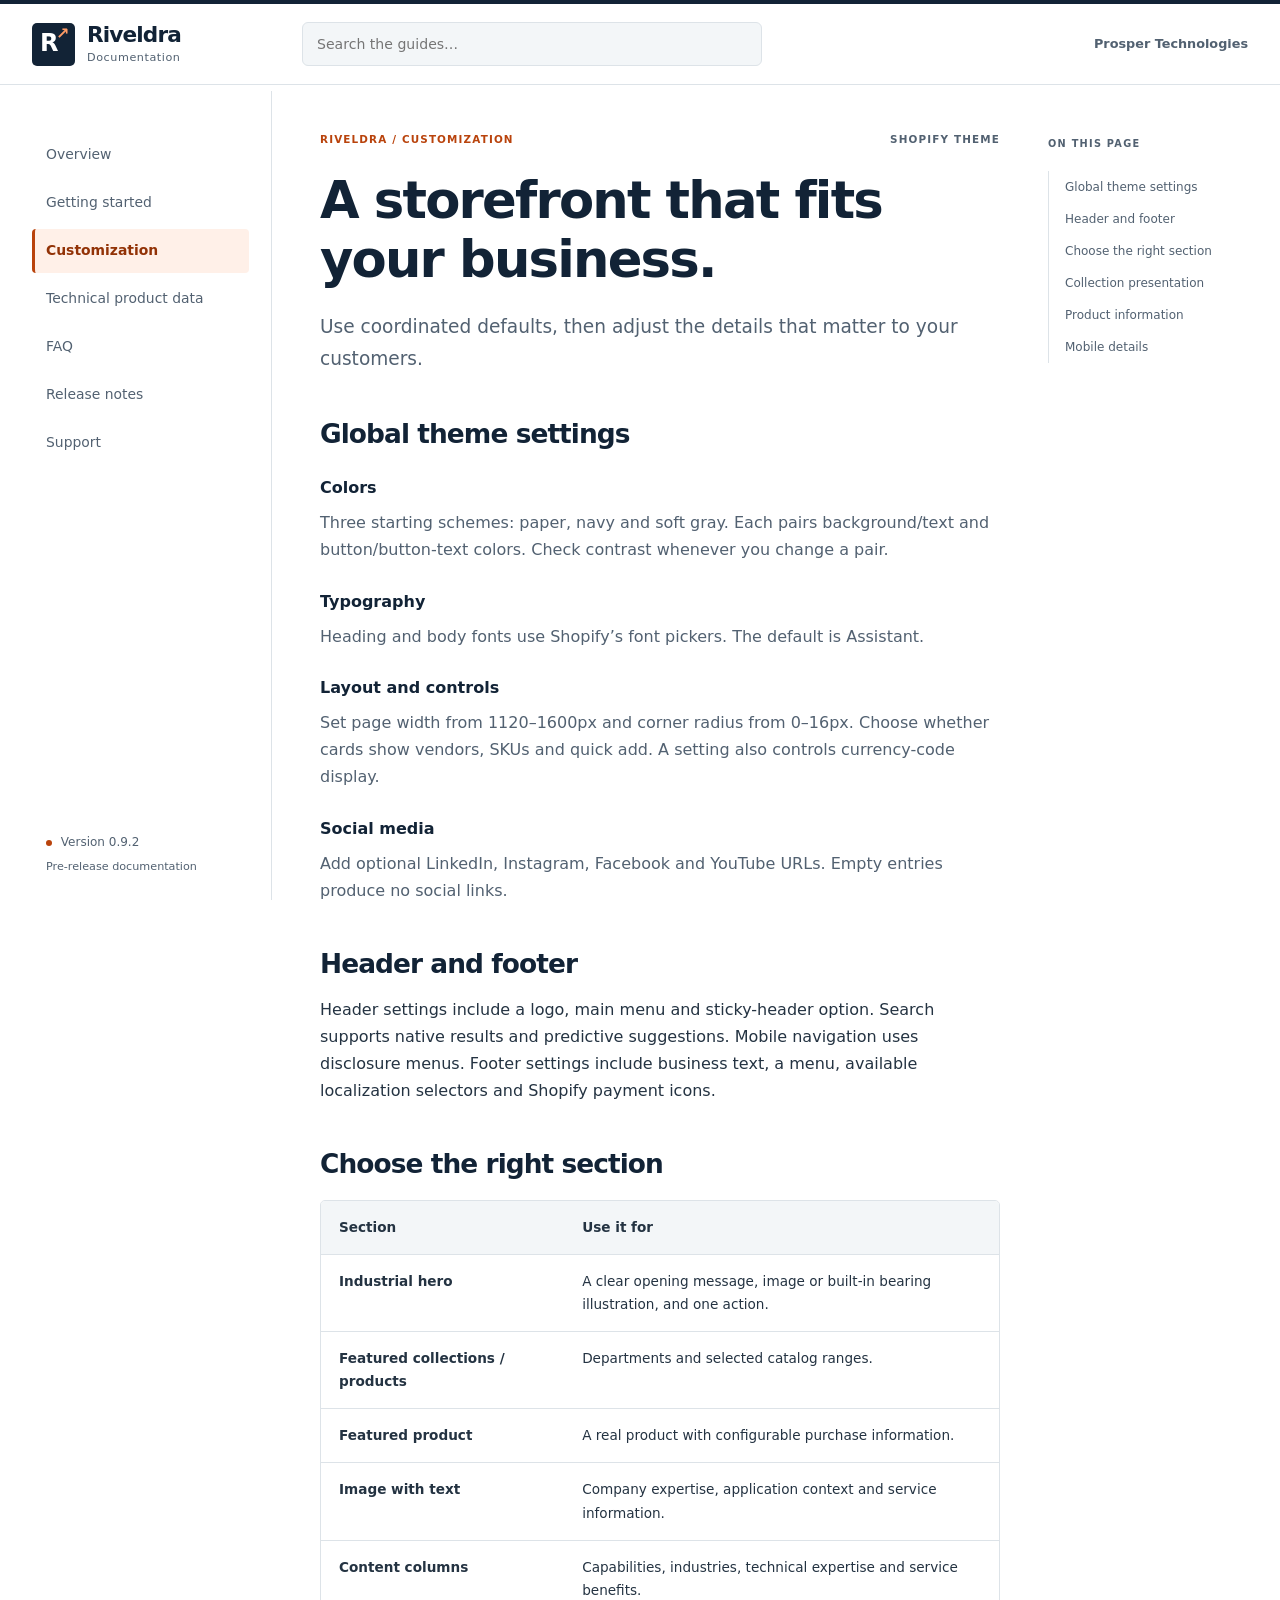
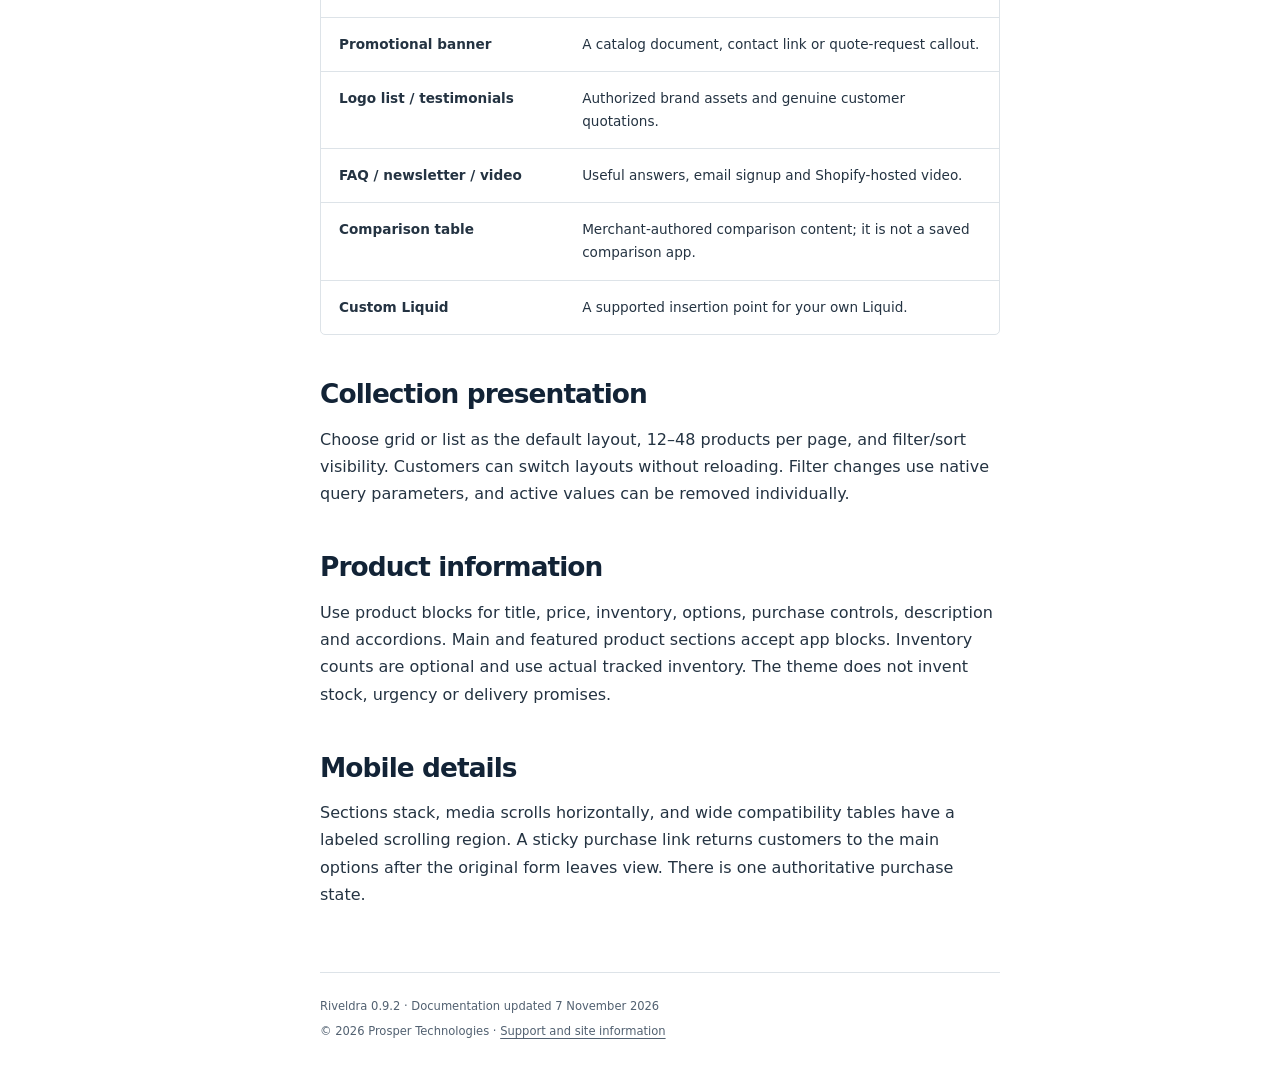
==== commit 88fadf6d: "Document Riveldra 0.9.2 QA and verified private support" ====
--- a/customization.html
+++ b/customization.html
@@ -67,7 +67,7 @@
           </nav>
         </details>
         <div class="sidebar-foot">
-          <span class="dot"></span> Version 0.9.1
+          <span class="dot"></span> Version 0.9.2
           <span class="small">Pre-release documentation</span>
         </div>
       </aside>
@@ -210,7 +210,7 @@
           There is one authoritative purchase state.
         </p>
         <footer class="article-footer">
-          <p>Riveldra 0.9.1 · Documentation updated 7 November 2026</p>
+          <p>Riveldra 0.9.2 · Documentation updated 7 November 2026</p>
           <p>
             © 2026 Prosper Technologies ·
             <a href="support.html">Support and site information</a>
--- a/styles.css
+++ b/styles.css
@@ -608,3 +608,9 @@
     transition: none;
   }
 }
+.support-form { display: grid; gap: 10px; margin: 28px 0 44px; }
+.support-form label { font-weight: 650; margin-top: 10px; }
+.support-form input:not([type="hidden"]), .support-form textarea { width: 100%; min-width: 0; padding: 12px; border: 1px solid #a5afb8; border-radius: 5px; font: inherit; color: #152637; background: #fff; }
+.support-form textarea { resize: vertical; }
+.support-form input:focus-visible, .support-form textarea:focus-visible { outline: 3px solid #a73f12; outline-offset: 3px; }
+.support-form .button { justify-self: start; cursor: pointer; font: inherit; }
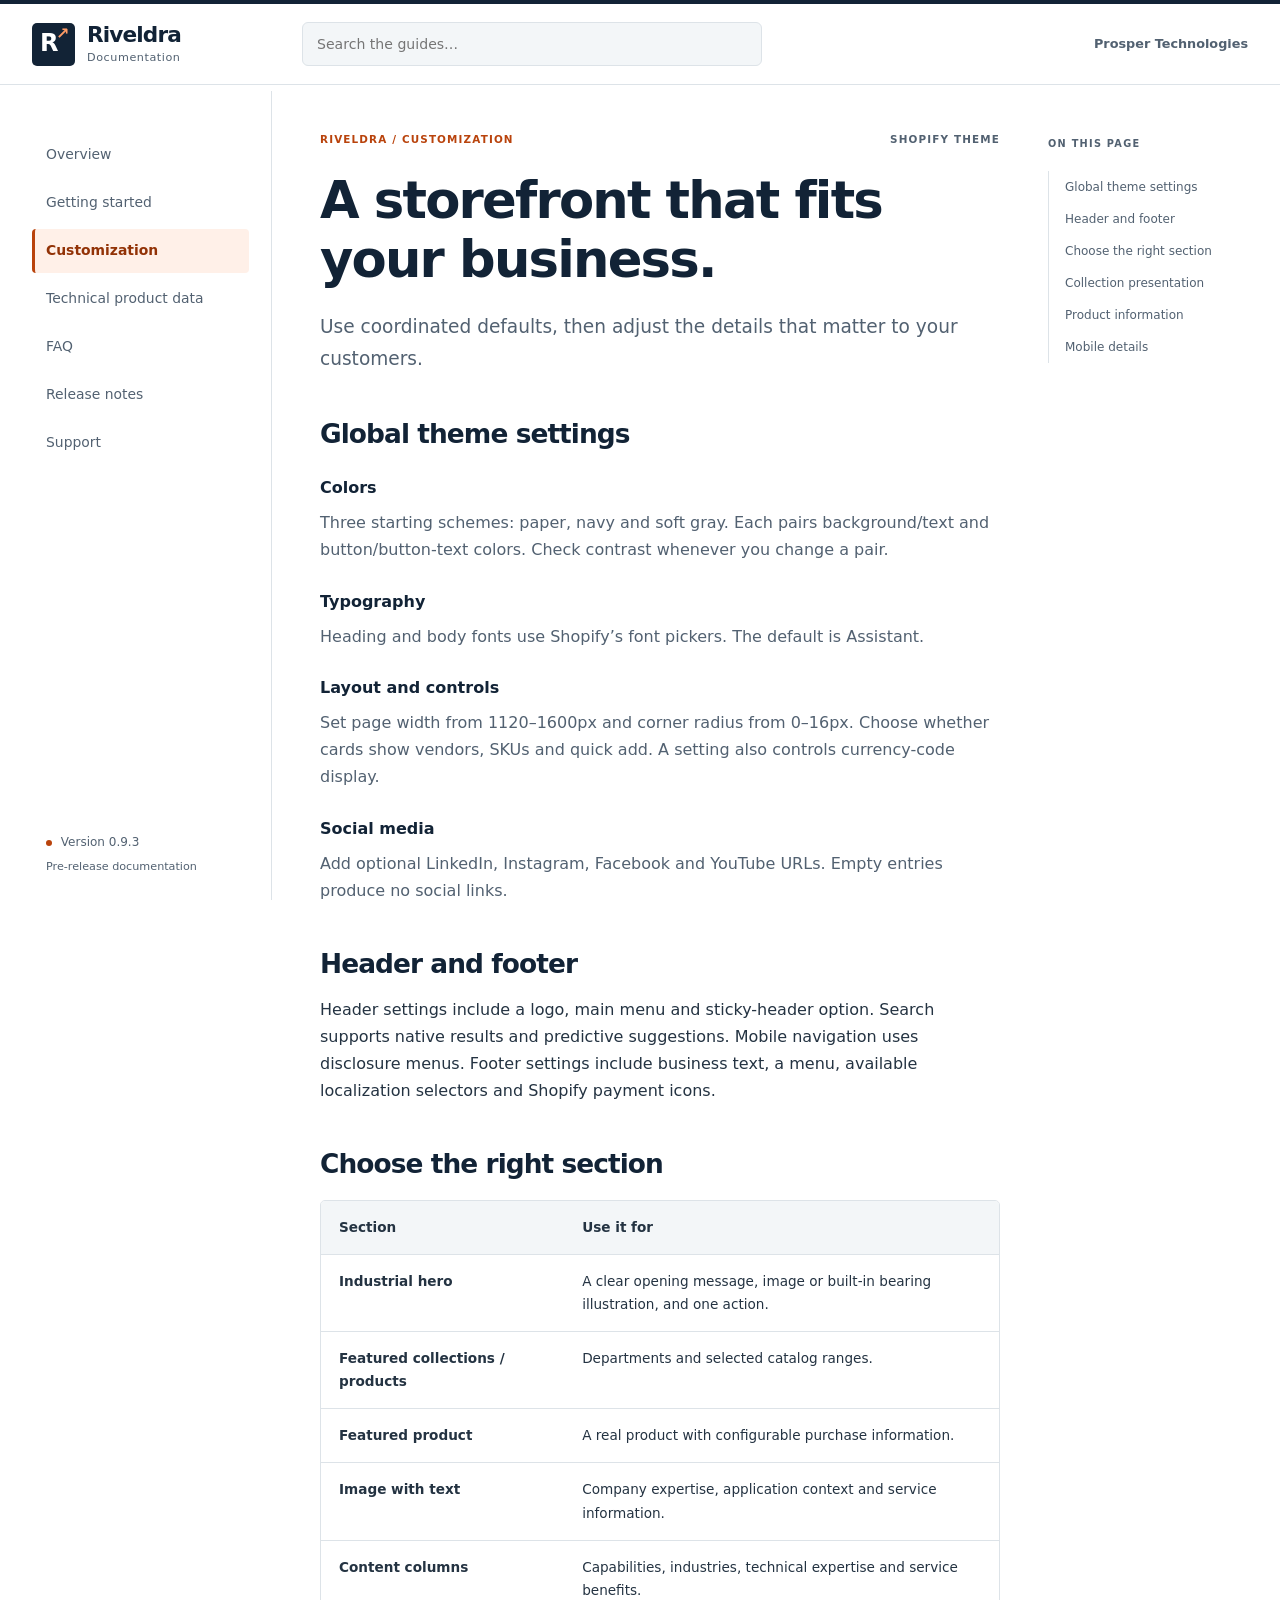
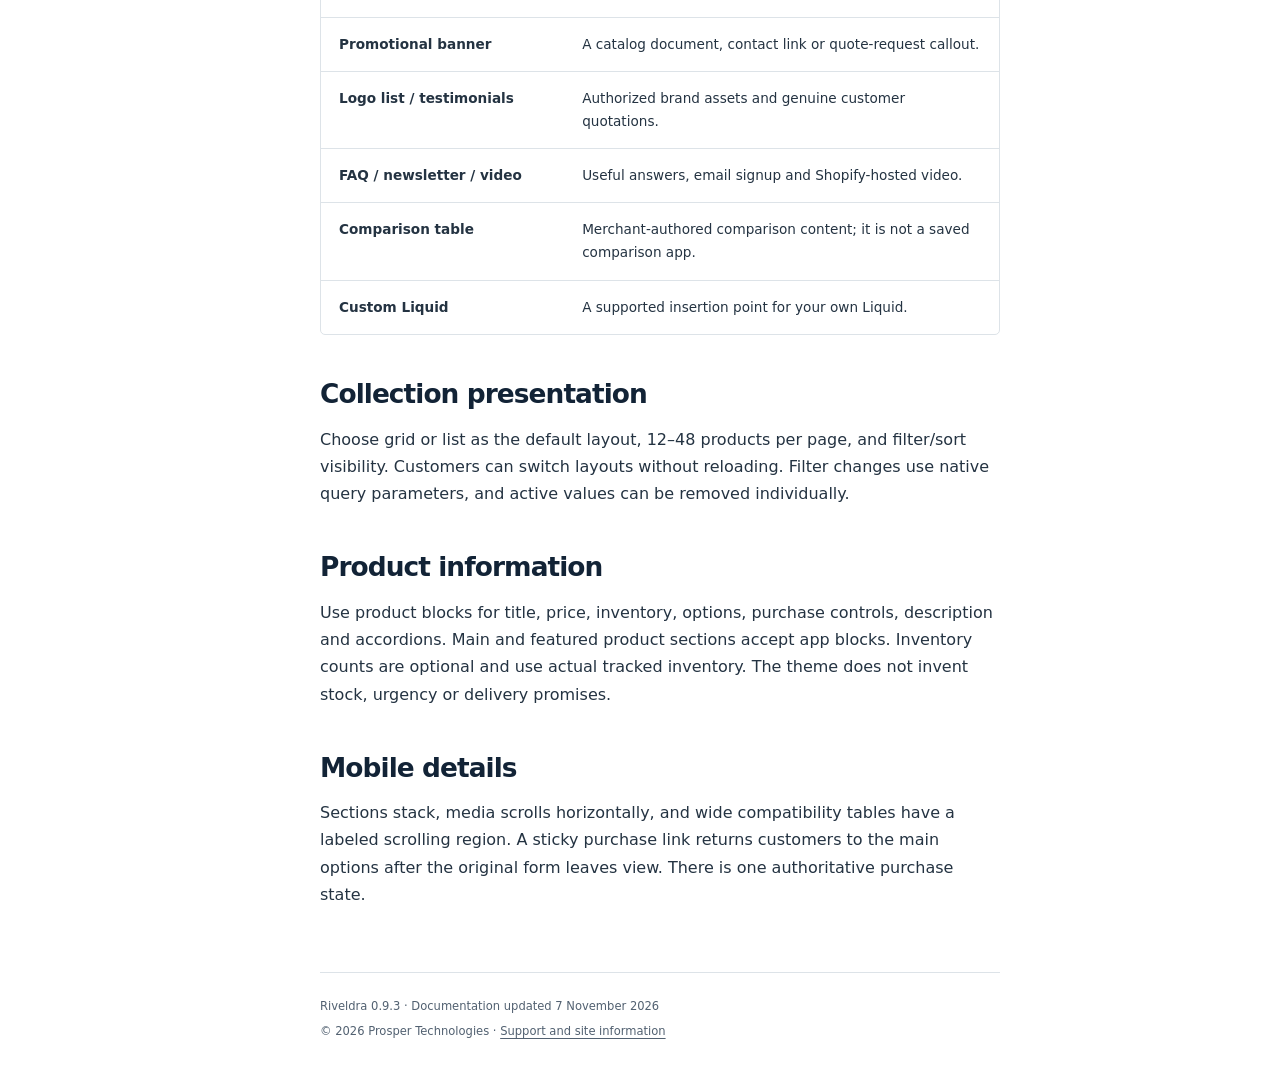
==== commit 6a2a37ce: "Document Riveldra 0.9.3 validation and remaining release gates" ====
--- a/customization.html
+++ b/customization.html
@@ -67,7 +67,7 @@
           </nav>
         </details>
         <div class="sidebar-foot">
-          <span class="dot"></span> Version 0.9.2
+          <span class="dot"></span> Version 0.9.3
           <span class="small">Pre-release documentation</span>
         </div>
       </aside>
@@ -210,7 +210,7 @@
           There is one authoritative purchase state.
         </p>
         <footer class="article-footer">
-          <p>Riveldra 0.9.2 · Documentation updated 7 November 2026</p>
+          <p>Riveldra 0.9.3 · Documentation updated 7 November 2026</p>
           <p>
             © 2026 Prosper Technologies ·
             <a href="support.html">Support and site information</a>
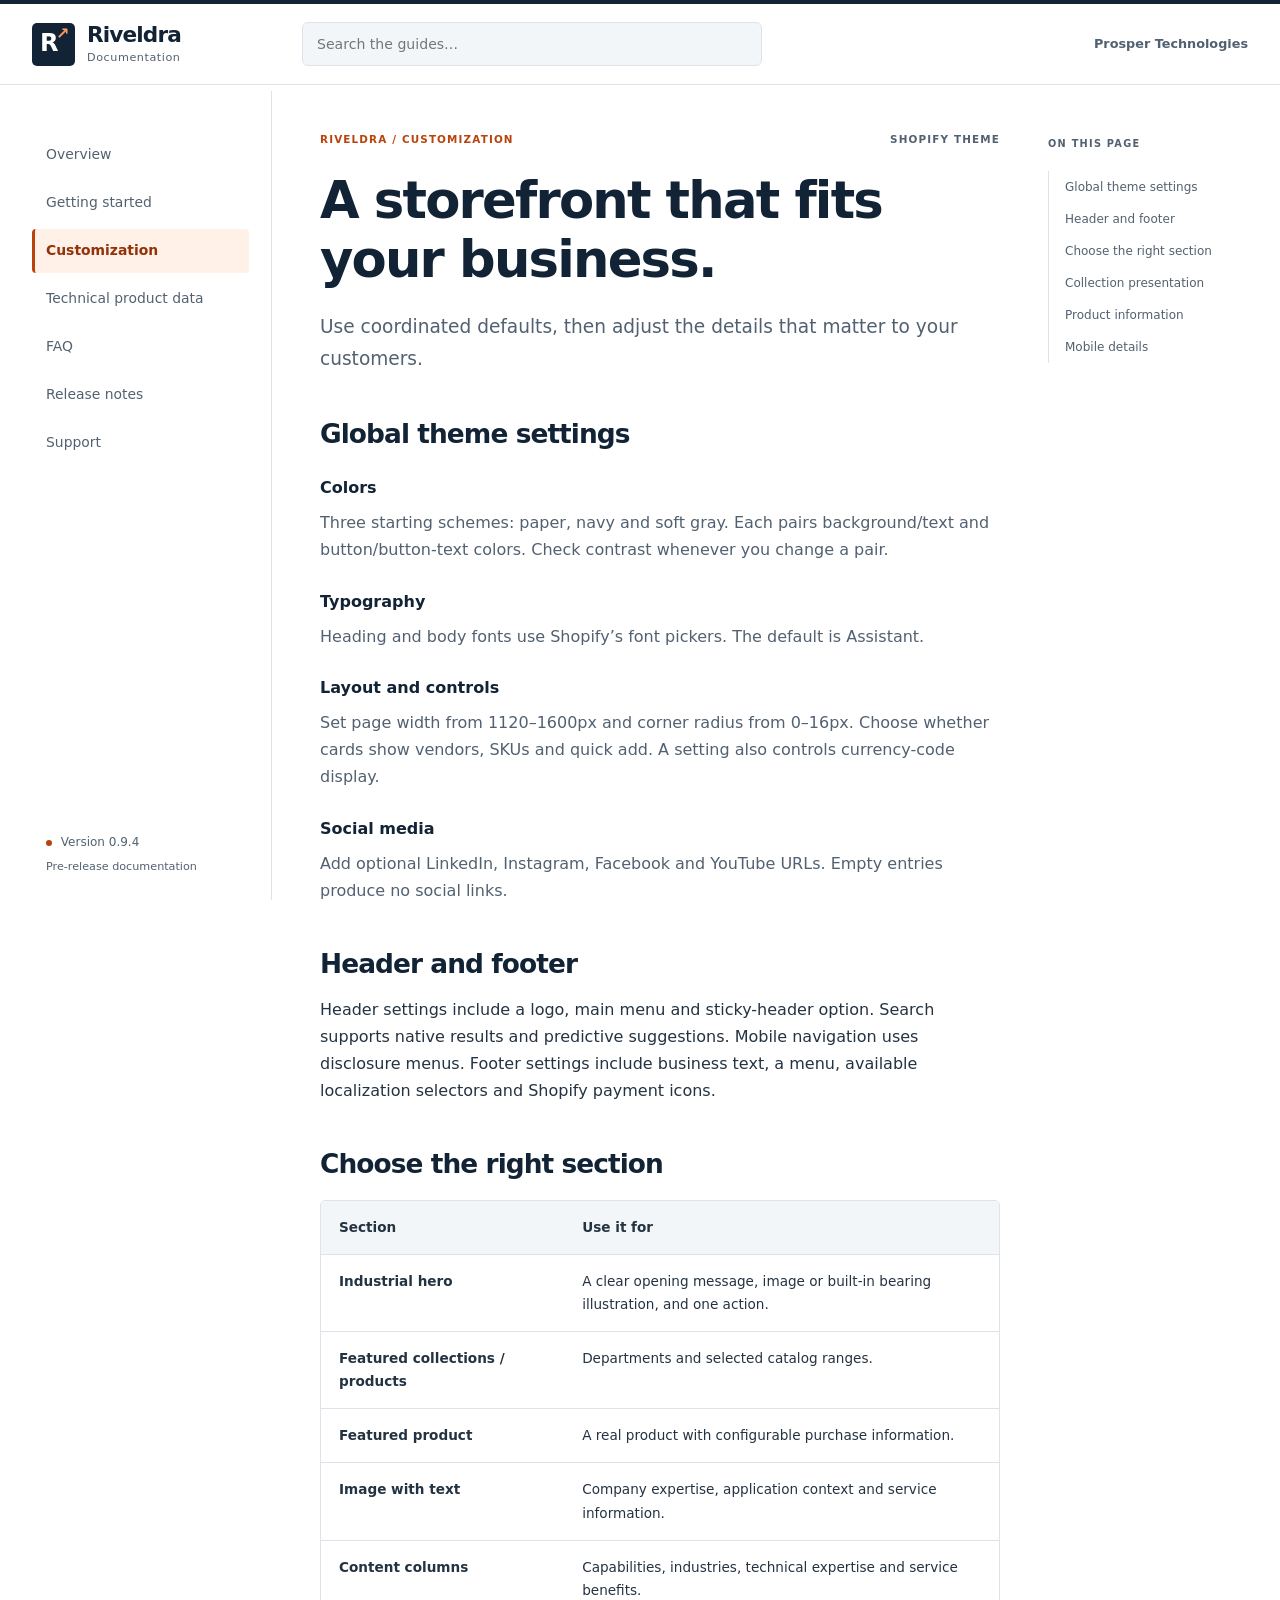
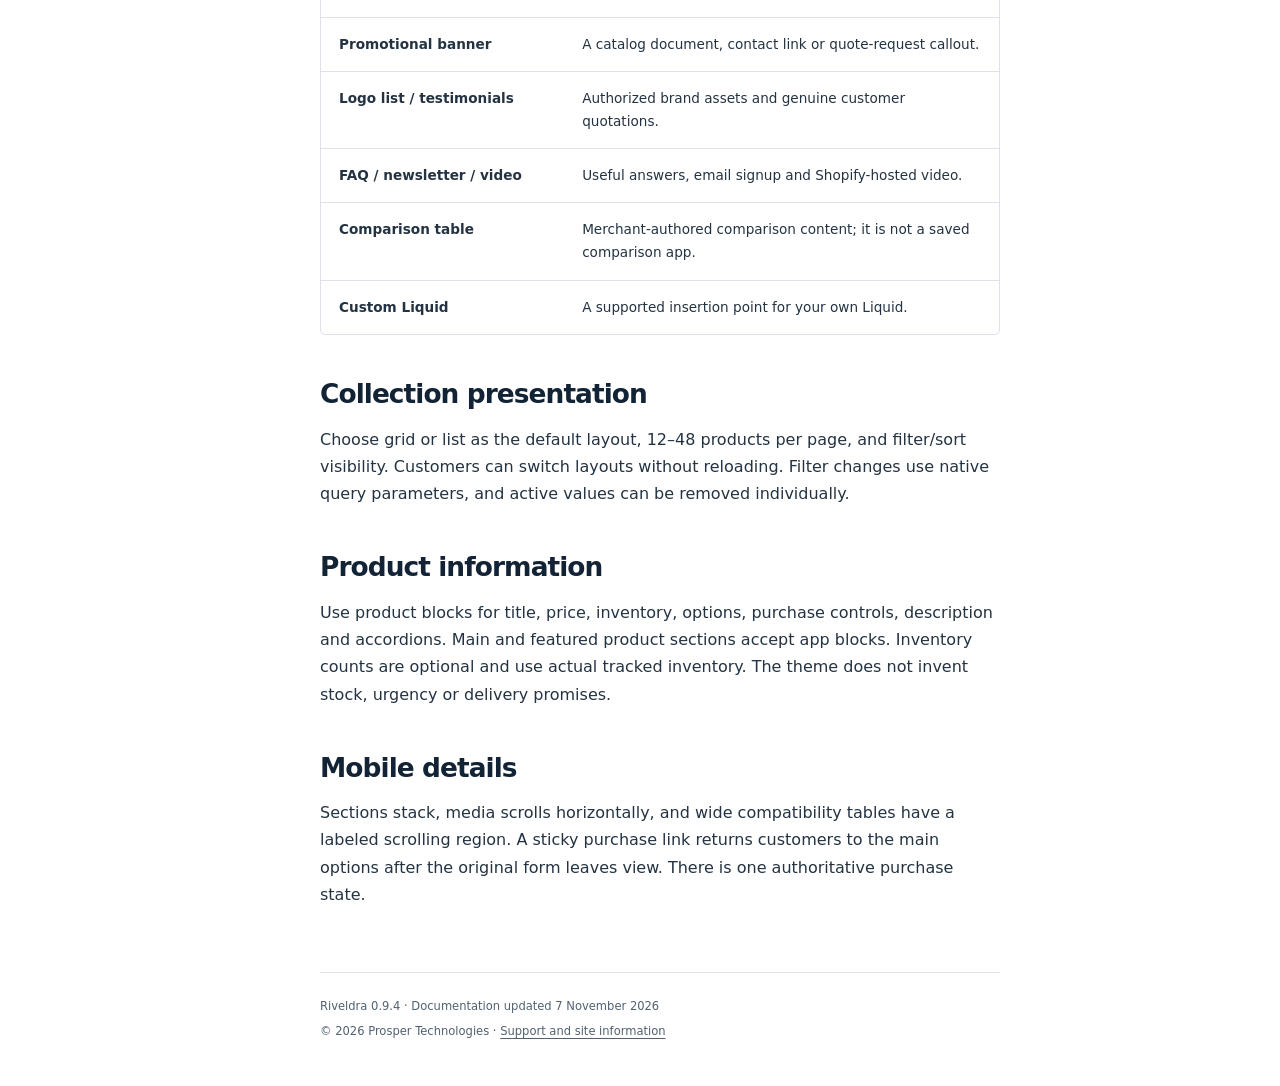
==== commit e6393a8c: "Document Riveldra 0.9.4 native account and commerce validation" ====
--- a/customization.html
+++ b/customization.html
@@ -67,7 +67,7 @@
           </nav>
         </details>
         <div class="sidebar-foot">
-          <span class="dot"></span> Version 0.9.3
+          <span class="dot"></span> Version 0.9.4
           <span class="small">Pre-release documentation</span>
         </div>
       </aside>
@@ -210,7 +210,7 @@
           There is one authoritative purchase state.
         </p>
         <footer class="article-footer">
-          <p>Riveldra 0.9.3 · Documentation updated 7 November 2026</p>
+          <p>Riveldra 0.9.4 · Documentation updated 7 November 2026</p>
           <p>
             © 2026 Prosper Technologies ·
             <a href="support.html">Support and site information</a>
